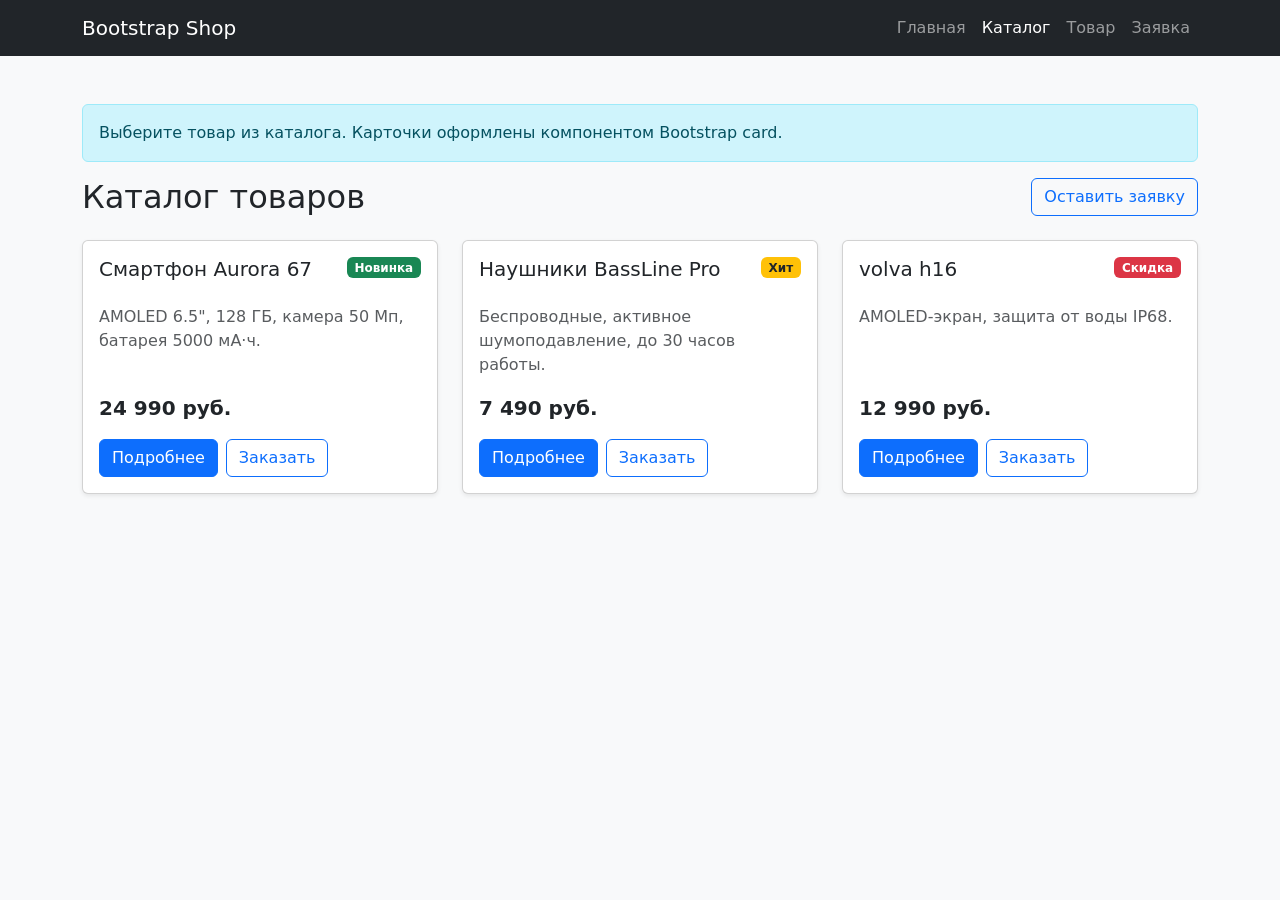
==== catalog.html @ 72e15ed2 "main выполнена 2 контрольная" ====
<!DOCTYPE html>
<html lang="ru">
<head>
  <meta charset="UTF-8">
  <meta name="viewport" content="width=device-width, initial-scale=1.0">
  <title>Каталог — Bootstrap Shop</title>
  <link href="https://cdn.jsdelivr.net/npm/bootstrap@5.3.8/dist/css/bootstrap.min.css" rel="stylesheet">
  <link rel="stylesheet" href="css/custom.css">
</head>
<body class="bg-light">
  <nav class="navbar navbar-expand-lg navbar-dark bg-dark">
    <div class="container">
      <a class="navbar-brand" href="index.html">Bootstrap Shop</a>
      <button class="navbar-toggler" type="button" data-bs-toggle="collapse" data-bs-target="#mainNavbar"
        aria-controls="mainNavbar" aria-expanded="false" aria-label="Переключить навигацию">
        <span class="navbar-toggler-icon"></span>
      </button>
      <div class="collapse navbar-collapse" id="mainNavbar">
        <ul class="navbar-nav ms-auto">
          <li class="nav-item"><a class="nav-link" href="index.html">Главная</a></li>
          <li class="nav-item"><a class="nav-link active" aria-current="page" href="catalog.html">Каталог</a></li>
          <li class="nav-item"><a class="nav-link" href="product.html">Товар</a></li>
          <li class="nav-item"><a class="nav-link" href="order.html">Заявка</a></li>
        </ul>
      </div>
    </div>
  </nav>

  <main class="container my-5">
    <div class="alert alert-info" role="alert">
      Выберите товар из каталога. Карточки оформлены компонентом Bootstrap card.
    </div>
    <div class="d-flex justify-content-between align-items-center mb-4">
      <h1 class="h2 mb-0">Каталог товаров</h1>
      <a class="btn btn-outline-primary" href="order.html">Оставить заявку</a>
    </div>
    <div class="row g-4">
      <div class="col-12 col-md-6 col-lg-4">
        <div class="card h-100 shadow-sm">
          <div class="card-body d-flex flex-column">
            <div class="d-flex justify-content-between align-items-start mb-3">
              <h2 class="card-title h5">Смартфон Aurora 67</h2>
              <span class="badge bg-success">Новинка</span>
            </div>
            <p class="card-text text-muted">AMOLED 6.5", 128 ГБ, камера 50 Мп, батарея 5000 мА·ч.</p>
            <p class="fw-bold fs-5 mt-auto">24 990 руб.</p>
            <div class="d-flex gap-2">
              <a class="btn btn-primary" href="product.html">Подробнее</a>
              <button class="btn btn-outline-primary" type="button" data-bs-toggle="modal" data-bs-target="#orderModal">Заказать</button>
            </div>
          </div>
        </div>
      </div>
      <div class="col-12 col-md-6 col-lg-4">
        <div class="card h-100 shadow-sm">
          <div class="card-body d-flex flex-column">
            <div class="d-flex justify-content-between align-items-start mb-3">
              <h2 class="card-title h5">Наушники BassLine Pro</h2>
              <span class="badge bg-warning text-dark">Хит</span>
            </div>
            <p class="card-text text-muted">Беспроводные, активное шумоподавление, до 30 часов работы.</p>
            <p class="fw-bold fs-5 mt-auto">7 490 руб.</p>
            <div class="d-flex gap-2">
              <a class="btn btn-primary" href="product.html">Подробнее</a>
              <button class="btn btn-outline-primary" type="button" data-bs-toggle="modal" data-bs-target="#orderModal">Заказать</button>
            </div>
          </div>
        </div>
      </div>
      <div class="col-12 col-md-6 col-lg-4">
        <div class="card h-100 shadow-sm">
          <div class="card-body d-flex flex-column">
            <div class="d-flex justify-content-between align-items-start mb-3">
              <h2 class="card-title h5">volva h16</h2>
              <span class="badge bg-danger">Скидка</span>
            </div>
            <p class="card-text text-muted">AMOLED-экран, защита от воды IP68.</p>
            <p class="fw-bold fs-5 mt-auto">12 990 руб.</p>
            <div class="d-flex gap-2">
              <a class="btn btn-primary" href="product.html">Подробнее</a>
              <button class="btn btn-outline-primary" type="button" data-bs-toggle="modal" data-bs-target="#orderModal">Заказать</button>
            </div>
          </div>
        </div>
      </div>
    </div>
  </main>

  <div class="modal fade" id="orderModal" tabindex="-1" aria-labelledby="orderModalLabel" aria-hidden="true">
    <div class="modal-dialog">
      <div class="modal-content">
        <div class="modal-header">
          <h2 class="modal-title h5" id="orderModalLabel">Быстрая заявка</h2>
          <button type="button" class="btn-close" data-bs-dismiss="modal" aria-label="Закрыть"></button>
        </div>
        <div class="modal-body">
          <p class="text-muted">Оставьте контактные данные, и менеджер свяжется с вами.</p>
          <form>
            <div class="mb-3">
              <label for="modal-name" class="form-label">Имя</label>
              <input id="modal-name" type="text" class="form-control" required>
            </div>
            <div class="mb-3">
              <label for="modal-phone" class="form-label">Телефон</label>
              <input id="modal-phone" type="tel" class="form-control" required>
            </div>
            <div class="form-check mb-3">
              <input id="modal-agree" class="form-check-input" type="checkbox" required>
              <label class="form-check-label" for="modal-agree">Согласен на обработку данных</label>
            </div>
          </form>
        </div>
        <div class="modal-footer">
          <button type="button" class="btn btn-secondary" data-bs-dismiss="modal">Закрыть</button>
          <button type="button" class="btn btn-primary">Отправить</button>
        </div>
      </div>
    </div>
  </div>

  <script src="https://cdn.jsdelivr.net/npm/bootstrap@5.3.8/dist/js/bootstrap.bundle.min.js"></script>
</body>
</html>
---- css/custom.css ----
body {
  min-height: 100vh;
}

.placeholder-box {
  min-height: 240px;
}
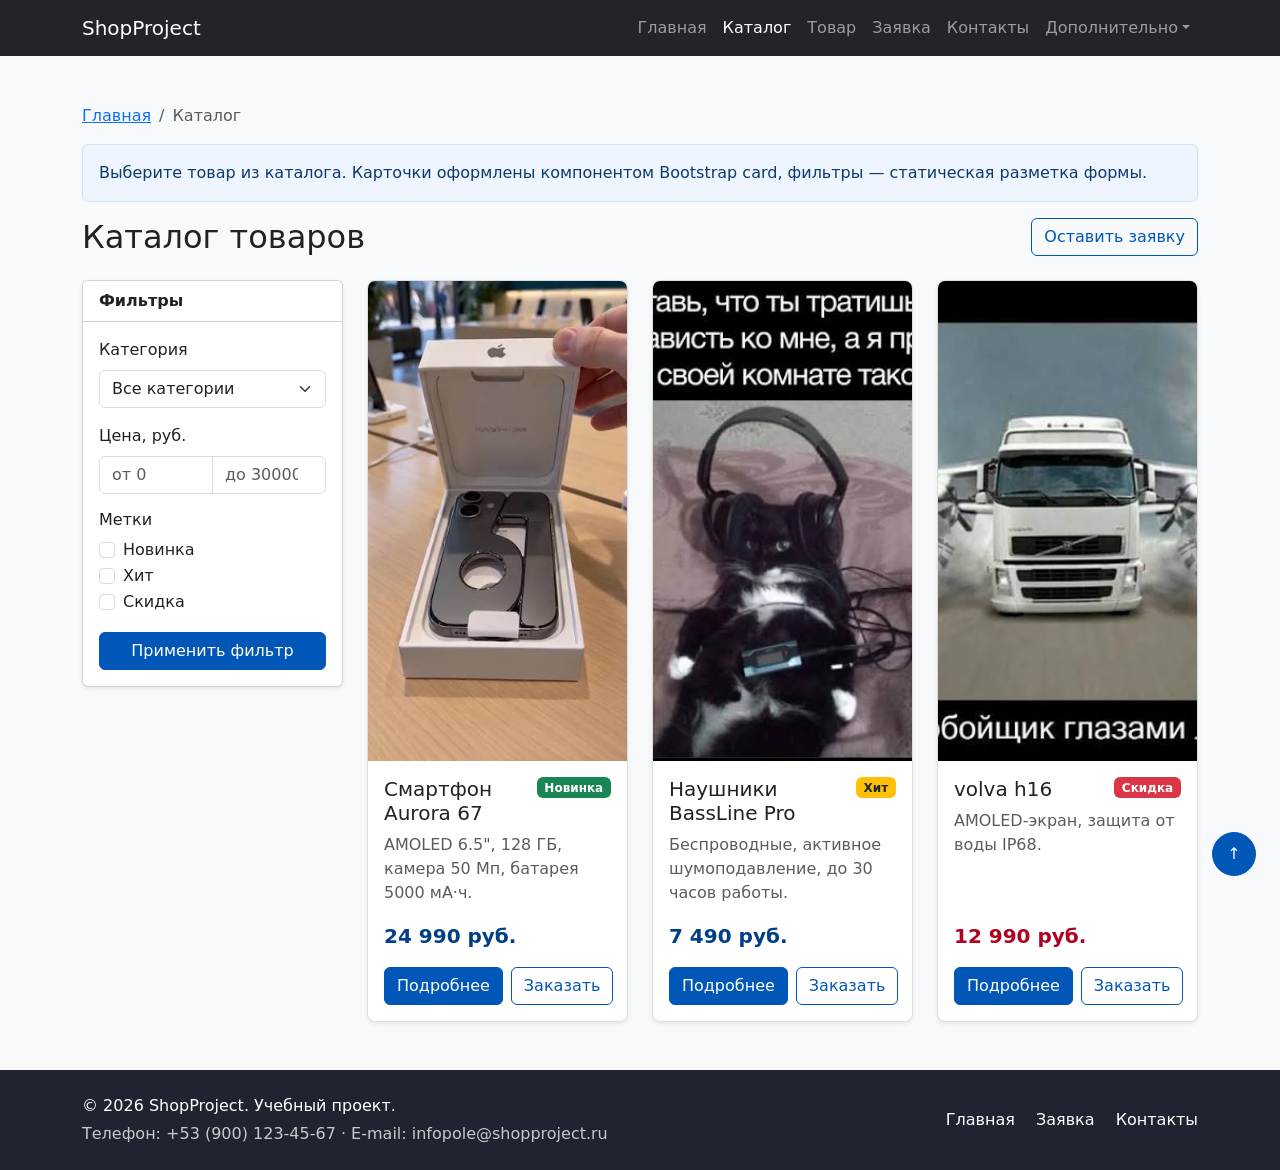
==== commit 8eb8612c: "main -небольшое возращение переработка и возращение прошлого стиля" ====
--- a/catalog.html
+++ b/catalog.html
@@ -3,14 +3,24 @@
 <head>
   <meta charset="UTF-8">
   <meta name="viewport" content="width=device-width, initial-scale=1.0">
-  <title>Каталог — Bootstrap Shop</title>
+  <meta name="description" content="Каталог товаров учебного интернет-магазина ShopProject: смартфоны, наушники и холодильники.">
+
+  <meta property="og:type" content="website">
+  <meta property="og:site_name" content="ShopProject">
+  <meta property="og:locale" content="ru_RU">
+  <meta property="og:title" content="Каталог товаров — ShopProject">
+  <meta property="og:description" content="Смартфоны, наушники и холодильники учебного интернет-магазина.">
+  <meta property="og:url" content="https://faust-hi.github.io/kr1-html-css-shop/catalog.html">
+  <meta property="og:image" content="https://faust-hi.github.io/kr1-html-css-shop/images/preview.jpg">
+
+  <title>Каталог товаров — ShopProject</title>
   <link href="https://cdn.jsdelivr.net/npm/bootstrap@5.3.8/dist/css/bootstrap.min.css" rel="stylesheet">
   <link rel="stylesheet" href="css/custom.css">
 </head>
 <body class="bg-light">
   <nav class="navbar navbar-expand-lg navbar-dark bg-dark">
     <div class="container">
-      <a class="navbar-brand" href="index.html">Bootstrap Shop</a>
+      <a class="navbar-brand" href="index.html">ShopProject</a>
       <button class="navbar-toggler" type="button" data-bs-toggle="collapse" data-bs-target="#mainNavbar"
         aria-controls="mainNavbar" aria-expanded="false" aria-label="Переключить навигацию">
         <span class="navbar-toggler-icon"></span>
@@ -21,70 +31,154 @@
           <li class="nav-item"><a class="nav-link active" aria-current="page" href="catalog.html">Каталог</a></li>
           <li class="nav-item"><a class="nav-link" href="product.html">Товар</a></li>
           <li class="nav-item"><a class="nav-link" href="order.html">Заявка</a></li>
+          <li class="nav-item"><a class="nav-link" href="contacts.html">Контакты</a></li>
+          <li class="nav-item dropdown">
+            <a class="nav-link dropdown-toggle" href="#" role="button" data-bs-toggle="dropdown" aria-expanded="false">Дополнительно</a>
+            <ul class="dropdown-menu">
+              <li><a class="dropdown-item" href="index.html#advantages">Преимущества</a></li>
+              <li><a class="dropdown-item" href="index.html#popular">Популярные товары</a></li>
+              <li><a class="dropdown-item" href="index.html#contacts">Обратная связь</a></li>
+            </ul>
+          </li>
         </ul>
       </div>
     </div>
   </nav>
 
   <main class="container my-5">
+    <nav aria-label="breadcrumb">
+      <ol class="breadcrumb">
+        <li class="breadcrumb-item"><a href="index.html">Главная</a></li>
+        <li class="breadcrumb-item active" aria-current="page">Каталог</li>
+      </ol>
+    </nav>
+
     <div class="alert alert-info" role="alert">
-      Выберите товар из каталога. Карточки оформлены компонентом Bootstrap card.
-    </div>
+      Выберите товар из каталога. Карточки оформлены компонентом Bootstrap card, фильтры — статическая разметка формы.
+    </div>
+
     <div class="d-flex justify-content-between align-items-center mb-4">
       <h1 class="h2 mb-0">Каталог товаров</h1>
       <a class="btn btn-outline-primary" href="order.html">Оставить заявку</a>
     </div>
+
     <div class="row g-4">
-      <div class="col-12 col-md-6 col-lg-4">
-        <div class="card h-100 shadow-sm">
-          <div class="card-body d-flex flex-column">
-            <div class="d-flex justify-content-between align-items-start mb-3">
-              <h2 class="card-title h5">Смартфон Aurora 67</h2>
-              <span class="badge bg-success">Новинка</span>
-            </div>
-            <p class="card-text text-muted">AMOLED 6.5", 128 ГБ, камера 50 Мп, батарея 5000 мА·ч.</p>
-            <p class="fw-bold fs-5 mt-auto">24 990 руб.</p>
-            <div class="d-flex gap-2">
-              <a class="btn btn-primary" href="product.html">Подробнее</a>
-              <button class="btn btn-outline-primary" type="button" data-bs-toggle="modal" data-bs-target="#orderModal">Заказать</button>
-            </div>
-          </div>
-        </div>
-      </div>
-      <div class="col-12 col-md-6 col-lg-4">
-        <div class="card h-100 shadow-sm">
-          <div class="card-body d-flex flex-column">
-            <div class="d-flex justify-content-between align-items-start mb-3">
-              <h2 class="card-title h5">Наушники BassLine Pro</h2>
-              <span class="badge bg-warning text-dark">Хит</span>
-            </div>
-            <p class="card-text text-muted">Беспроводные, активное шумоподавление, до 30 часов работы.</p>
-            <p class="fw-bold fs-5 mt-auto">7 490 руб.</p>
-            <div class="d-flex gap-2">
-              <a class="btn btn-primary" href="product.html">Подробнее</a>
-              <button class="btn btn-outline-primary" type="button" data-bs-toggle="modal" data-bs-target="#orderModal">Заказать</button>
-            </div>
-          </div>
-        </div>
-      </div>
-      <div class="col-12 col-md-6 col-lg-4">
-        <div class="card h-100 shadow-sm">
-          <div class="card-body d-flex flex-column">
-            <div class="d-flex justify-content-between align-items-start mb-3">
-              <h2 class="card-title h5">volva h16</h2>
-              <span class="badge bg-danger">Скидка</span>
-            </div>
-            <p class="card-text text-muted">AMOLED-экран, защита от воды IP68.</p>
-            <p class="fw-bold fs-5 mt-auto">12 990 руб.</p>
-            <div class="d-flex gap-2">
-              <a class="btn btn-primary" href="product.html">Подробнее</a>
-              <button class="btn btn-outline-primary" type="button" data-bs-toggle="modal" data-bs-target="#orderModal">Заказать</button>
-            </div>
+      <aside class="col-12 col-lg-3">
+        <div class="card shadow-sm">
+          <div class="card-header bg-white fw-bold">Фильтры</div>
+          <div class="card-body">
+            <div class="mb-3">
+              <label for="filter-category" class="form-label">Категория</label>
+              <select id="filter-category" class="form-select" name="category">
+                <option selected>Все категории</option>
+                <option value="phones">Смартфоны</option>
+                <option value="audio">Наушники</option>
+                <option value="fridges">Холодильники</option>
+              </select>
+            </div>
+            <div class="mb-3">
+              <label class="form-label" for="filter-price-from">Цена, руб.</label>
+              <div class="input-group">
+                <input id="filter-price-from" class="form-control" type="number" min="0" placeholder="от 0" name="price-from">
+                <input id="filter-price-to" class="form-control" type="number" min="0" placeholder="до 30000" name="price-to">
+              </div>
+            </div>
+            <fieldset class="mb-3">
+              <legend class="form-label h6">Метки</legend>
+              <div class="form-check">
+                <input id="filter-new" class="form-check-input" type="checkbox" name="badge-new">
+                <label class="form-check-label" for="filter-new">Новинка</label>
+              </div>
+              <div class="form-check">
+                <input id="filter-hit" class="form-check-input" type="checkbox" name="badge-hit">
+                <label class="form-check-label" for="filter-hit">Хит</label>
+              </div>
+              <div class="form-check">
+                <input id="filter-sale" class="form-check-input" type="checkbox" name="badge-sale">
+                <label class="form-check-label" for="filter-sale">Скидка</label>
+              </div>
+            </fieldset>
+            <button class="btn btn-primary w-100" type="button">Применить фильтр</button>
+          </div>
+        </div>
+      </aside>
+
+      <div class="col-12 col-lg-9">
+        <div class="row g-4">
+          <div class="col-12 col-md-6 col-xl-4">
+            <article class="card product-card h-100 shadow-sm">
+              <img src="images/aurora-67.jpg" class="card-img-top product-card__image"
+                alt="Смартфон Aurora 67 в упаковке" width="640" height="480" loading="lazy">
+              <div class="card-body d-flex flex-column">
+                <div class="d-flex justify-content-between align-items-start mb-2">
+                  <h2 class="card-title h5 mb-0">Смартфон Aurora 67</h2>
+                  <span class="badge bg-success">Новинка</span>
+                </div>
+                <p class="card-text text-muted">AMOLED 6.5", 128 ГБ, камера 50 Мп, батарея 5000 мА·ч.</p>
+                <p class="product-card__price fw-bold fs-5 mt-auto">24 990 руб.</p>
+                <div class="d-flex gap-2">
+                  <a class="btn btn-primary" href="product.html">Подробнее</a>
+                  <button class="btn btn-outline-primary" type="button" data-bs-toggle="modal" data-bs-target="#orderModal">Заказать</button>
+                </div>
+              </div>
+            </article>
+          </div>
+          <div class="col-12 col-md-6 col-xl-4">
+            <article class="card product-card h-100 shadow-sm">
+              <img src="images/BassLine-Pro.jpg" class="card-img-top product-card__image"
+                alt="Наушники BassLine Pro" width="640" height="480" loading="lazy">
+              <div class="card-body d-flex flex-column">
+                <div class="d-flex justify-content-between align-items-start mb-2">
+                  <h2 class="card-title h5 mb-0">Наушники BassLine Pro</h2>
+                  <span class="badge bg-warning text-dark">Хит</span>
+                </div>
+                <p class="card-text text-muted">Беспроводные, активное шумоподавление, до 30 часов работы.</p>
+                <p class="product-card__price fw-bold fs-5 mt-auto">7 490 руб.</p>
+                <div class="d-flex gap-2">
+                  <a class="btn btn-primary" href="product.html">Подробнее</a>
+                  <button class="btn btn-outline-primary" type="button" data-bs-toggle="modal" data-bs-target="#orderModal">Заказать</button>
+                </div>
+              </div>
+            </article>
+          </div>
+          <div class="col-12 col-md-6 col-xl-4">
+            <article class="card product-card product-card--discount h-100 shadow-sm">
+              <img src="images/volva-h16.jpg" class="card-img-top product-card__image"
+                alt="Смартфон volva h16" width="640" height="480" loading="lazy">
+              <div class="card-body d-flex flex-column">
+                <div class="d-flex justify-content-between align-items-start mb-2">
+                  <h2 class="card-title h5 mb-0">volva h16</h2>
+                  <span class="badge bg-danger">Скидка</span>
+                </div>
+                <p class="card-text text-muted">AMOLED-экран, защита от воды IP68.</p>
+                <p class="product-card__price fw-bold fs-5 mt-auto">12 990 руб.</p>
+                <div class="d-flex gap-2">
+                  <a class="btn btn-primary" href="product.html">Подробнее</a>
+                  <button class="btn btn-outline-primary" type="button" data-bs-toggle="modal" data-bs-target="#orderModal">Заказать</button>
+                </div>
+              </div>
+            </article>
           </div>
         </div>
       </div>
     </div>
   </main>
+
+  <footer class="site-footer py-4 mt-5">
+    <div class="container">
+      <div class="row align-items-center g-3">
+        <div class="col-12 col-md-6">
+          <p class="mb-1">&copy; 2026 ShopProject. Учебный проект.</p>
+          <p class="site-footer__contacts mb-0">Телефон: +53 (900) 123-45-67 · E-mail: infopole@shopproject.ru</p>
+        </div>
+        <div class="col-12 col-md-6 text-md-end">
+          <a class="me-3" href="index.html">Главная</a>
+          <a class="me-3" href="order.html">Заявка</a>
+          <a href="contacts.html">Контакты</a>
+        </div>
+      </div>
+    </div>
+  </footer>
 
   <div class="modal fade" id="orderModal" tabindex="-1" aria-labelledby="orderModalLabel" aria-hidden="true">
     <div class="modal-dialog">
@@ -98,11 +192,14 @@
           <form>
             <div class="mb-3">
               <label for="modal-name" class="form-label">Имя</label>
-              <input id="modal-name" type="text" class="form-control" required>
+              <input id="modal-name" name="name" type="text" class="form-control" required>
             </div>
             <div class="mb-3">
               <label for="modal-phone" class="form-label">Телефон</label>
-              <input id="modal-phone" type="tel" class="form-control" required>
+              <div class="input-group">
+                <span class="input-group-text">+7</span>
+                <input id="modal-phone" name="phone" type="tel" class="form-control" placeholder="900 000-00-00" required>
+              </div>
             </div>
             <div class="form-check mb-3">
               <input id="modal-agree" class="form-check-input" type="checkbox" required>
@@ -118,6 +215,8 @@
     </div>
   </div>
 
+  <a class="to-top btn btn-primary rounded-circle" href="#" aria-label="Наверх">↑</a>
+
   <script src="https://cdn.jsdelivr.net/npm/bootstrap@5.3.8/dist/js/bootstrap.bundle.min.js"></script>
 </body>
-</html>+</html>
--- a/css/custom.css
+++ b/css/custom.css
@@ -1,7 +1,187 @@
+:root {
+  --color-bg: #ffffff;
+  --color-text: #222222;
+  --color-muted: #666666;
+  --color-primary: #0057b8;
+  --color-primary-dark: #003f86;
+  --color-border: #dddddd;
+  --color-border-strong: #cccccc;
+  --color-surface: #f7f7f7;
+  --color-surface-accent: #eef5ff;
+  --color-danger: #b00020;
+  --color-success: #168a2f;
+  --color-success-bg: #eefaf0;
+  --color-white: #ffffff;
+
+  --space-xs: 4px;
+  --space-sm: 8px;
+  --space-md: 16px;
+  --space-lg: 24px;
+  --space-xl: 32px;
+
+  --radius-sm: 6px;
+  --radius-md: 8px;
+  --radius-lg: 12px;
+
+  --border-width: 1px;
+  --focus-width: 2px;
+  --focus-offset: 3px;
+  --font-size-sm: 14px;
+}
+
+:root {
+  --bs-body-color: var(--color-text);
+  --bs-body-bg: var(--color-bg);
+  --bs-link-color: var(--color-primary);
+  --bs-link-hover-color: var(--color-primary-dark);
+  --bs-border-color: var(--color-border);
+  --bs-border-radius: var(--radius-sm);
+  --bs-border-radius-sm: var(--radius-sm);
+  --bs-border-radius-lg: var(--radius-md);
+}
+
 body {
   min-height: 100vh;
+  color: var(--color-text);
+  background-color: var(--color-bg);
+}
+
+a:focus-visible,
+button:focus-visible,
+.btn:focus-visible,
+.form-control:focus-visible,
+.form-select:focus-visible,
+.form-check-input:focus-visible,
+.nav-link:focus-visible {
+  outline: var(--focus-width) solid var(--color-primary);
+  outline-offset: var(--focus-offset);
+}
+
+/* Цвета кнопок*/
+.btn-primary {
+  --bs-btn-bg: var(--color-primary);
+  --bs-btn-border-color: var(--color-primary);
+  --bs-btn-hover-bg: var(--color-primary-dark);
+  --bs-btn-hover-border-color: var(--color-primary-dark);
+  --bs-btn-active-bg: var(--color-primary-dark);
+  --bs-btn-active-border-color: var(--color-primary-dark);
+  --bs-btn-disabled-bg: var(--color-primary);
+  --bs-btn-disabled-border-color: var(--color-primary);
+}
+
+.btn-outline-primary {
+  --bs-btn-color: var(--color-primary);
+  --bs-btn-border-color: var(--color-primary);
+  --bs-btn-hover-bg: var(--color-primary);
+  --bs-btn-hover-border-color: var(--color-primary);
+  --bs-btn-active-bg: var(--color-primary-dark);
+  --bs-btn-active-border-color: var(--color-primary-dark);
+  --bs-btn-disabled-color: var(--color-primary);
+  --bs-btn-disabled-border-color: var(--color-primary);
+}
+
+.bg-primary {
+  background-color: var(--color-primary) !important;
+}
+
+.text-primary {
+  color: var(--color-primary) !important;
+}
+
+.alert-info {
+  --bs-alert-color: #0b3a6f;
+  --bs-alert-bg: var(--color-surface-accent);
+  --bs-alert-border-color: #cfe1f8;
+}
+
+.site-header {
+  background-color: var(--color-primary);
+  color: var(--color-white);
+}
+
+.site-header__title {
+  font-size: 1.5rem;
+  font-weight: 700;
+}
+
+.site-footer {
+  background-color: #1f2430;
+  color: var(--color-white);
+}
+
+.site-footer a {
+  color: var(--color-white);
+  text-decoration: none;
+}
+
+.site-footer a:hover,
+.site-footer a:focus-visible {
+  text-decoration: underline;
+}
+
+.site-footer__contacts {
+  color: rgba(255, 255, 255, 0.75);
+}
+
+.product-card {
+  border: var(--border-width) solid var(--color-border);
+  border-radius: var(--radius-md);
+  overflow: hidden;
+  transition: box-shadow 0.2s ease, transform 0.2s ease;
+}
+
+.product-card:hover {
+  transform: translateY(-4px);
+  box-shadow: 0 0.5rem 1.5rem rgba(0, 0, 0, 0.12);
+}
+
+.product-card__image {
+  width: 100%;
+  aspect-ratio: 4 / 3;
+  object-fit: cover;
+  background-color: var(--color-surface);
+}
+
+.product-card__price {
+  color: var(--color-primary-dark);
+}
+
+.product-card--discount .product-card__price {
+  color: var(--color-danger);
 }
 
 .placeholder-box {
   min-height: 240px;
-}+}
+
+.to-top {
+  position: fixed;
+  right: var(--space-lg);
+  bottom: var(--space-lg);
+  z-index: 1030;
+  display: flex;
+  align-items: center;
+  justify-content: center;
+  width: 44px;
+  height: 44px;
+  padding: 0;
+  line-height: 1;
+}
+
+.product-table caption {
+  caption-side: top;
+  color: var(--color-muted);
+  font-weight: 700;
+}
+
+.product-table thead th {
+  background-color: var(--color-surface-accent);
+}
+
+.contacts-card__label {
+  color: var(--color-muted);
+}
+
+.contacts-card__list {
+  margin-bottom: 0;
+}
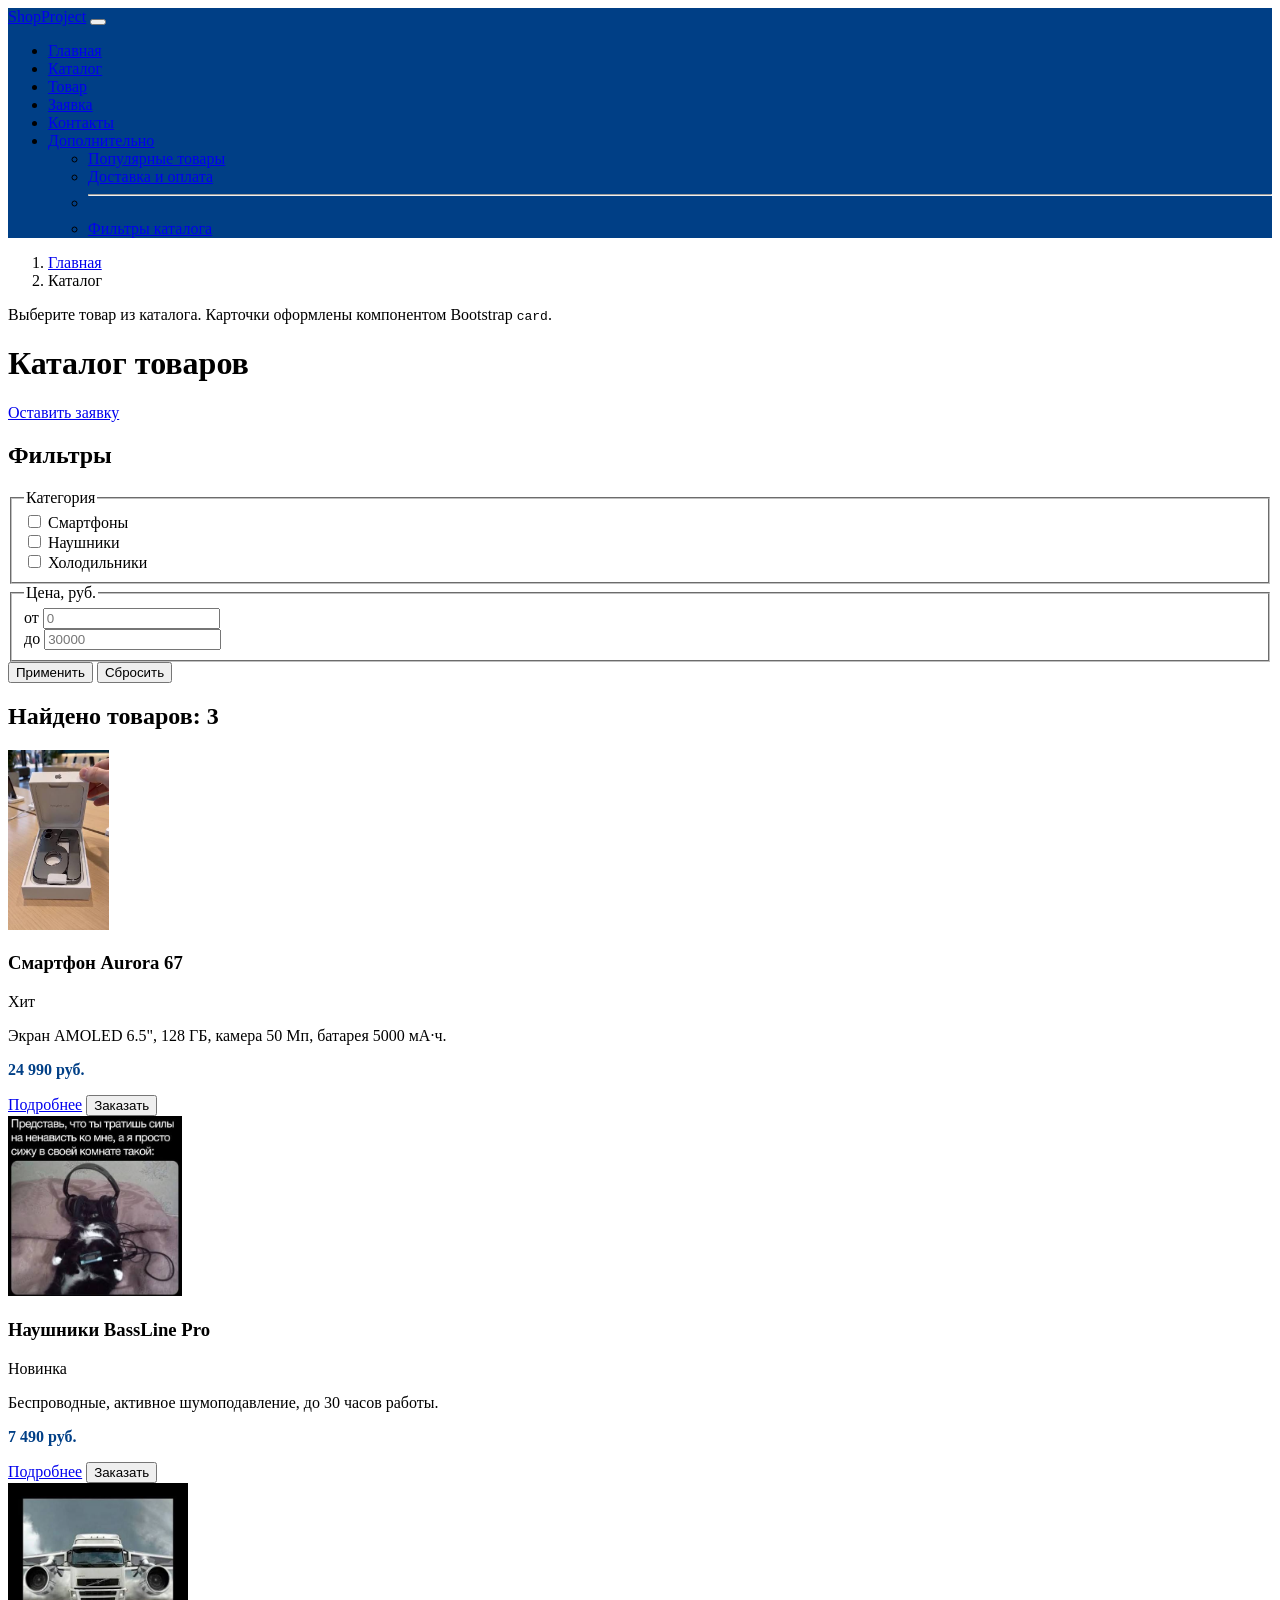
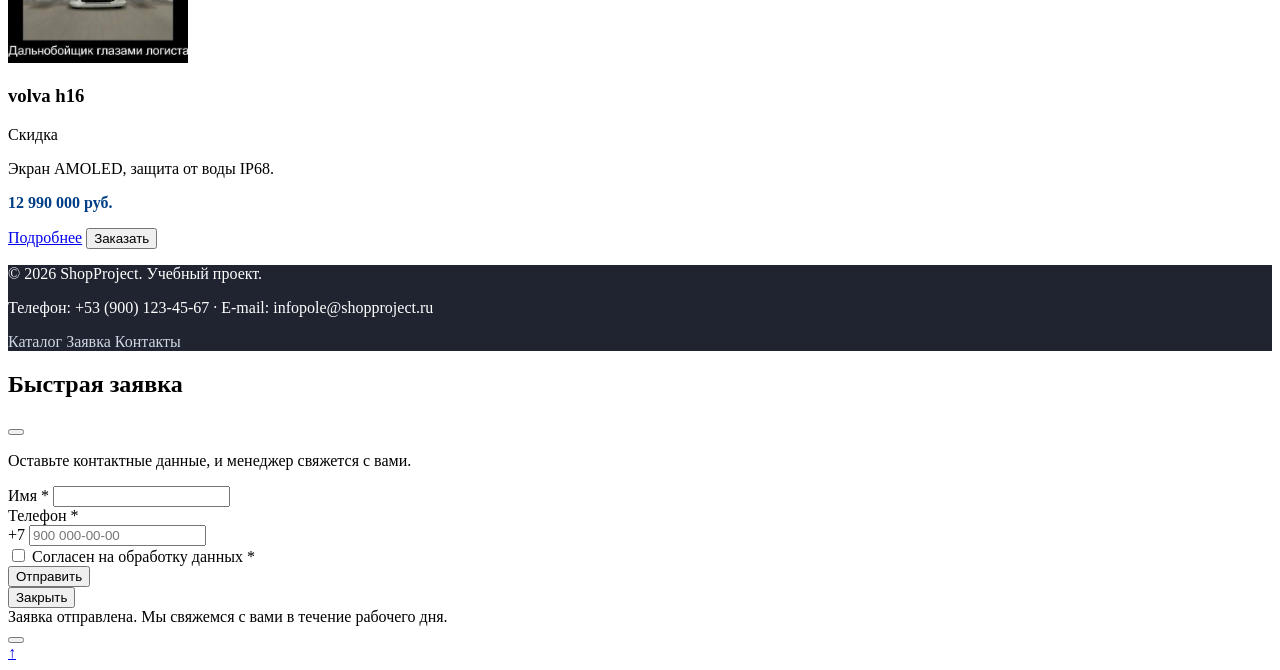
==== commit 656a75d1: "main" ====
--- a/catalog.html
+++ b/catalog.html
@@ -3,41 +3,48 @@
 <head>
   <meta charset="UTF-8">
   <meta name="viewport" content="width=device-width, initial-scale=1.0">
-  <meta name="description" content="Каталог товаров учебного интернет-магазина ShopProject: смартфоны, наушники и холодильники.">
+  <meta name="description" content="Каталог товаров ShopProject на Bootstrap: смартфоны, наушники и холодильники с фильтрами по категории и цене.">
 
   <meta property="og:type" content="website">
   <meta property="og:site_name" content="ShopProject">
   <meta property="og:locale" content="ru_RU">
   <meta property="og:title" content="Каталог товаров — ShopProject">
-  <meta property="og:description" content="Смартфоны, наушники и холодильники учебного интернет-магазина.">
-  <meta property="og:url" content="https://faust-hi.github.io/kr1-html-css-shop/catalog.html">
-  <meta property="og:image" content="https://faust-hi.github.io/kr1-html-css-shop/images/preview.jpg">
-
-  <title>Каталог товаров — ShopProject</title>
-  <link href="https://cdn.jsdelivr.net/npm/bootstrap@5.3.8/dist/css/bootstrap.min.css" rel="stylesheet">
+  <meta property="og:description" content="Смартфоны, наушники и холодильники с фильтрами по категории и цене.">
+  <meta property="og:url" content="https://Faust-hi.github.io/kr1-html-css-shop/catalog.html">
+  <meta property="og:image" content="https://Faust-hi.github.io/kr1-html-css-shop/images/preview.jpg">
+
+  <title>Каталог товаров — ShopProject на Bootstrap</title>
+
+  <link rel="stylesheet" href="vendor/bootstrap/css/bootstrap.min.css">
   <link rel="stylesheet" href="css/custom.css">
 </head>
+
 <body class="bg-light">
-  <nav class="navbar navbar-expand-lg navbar-dark bg-dark">
-    <div class="container">
-      <a class="navbar-brand" href="index.html">ShopProject</a>
-      <button class="navbar-toggler" type="button" data-bs-toggle="collapse" data-bs-target="#mainNavbar"
-        aria-controls="mainNavbar" aria-expanded="false" aria-label="Переключить навигацию">
+  <nav class="navbar navbar-expand-lg navbar-dark site-navbar sticky-top">
+    <div class="container-fluid px-4">
+      <a class="navbar-brand fw-bold" href="index.html">ShopProject</a>
+      <button class="navbar-toggler" type="button" data-bs-toggle="collapse"
+              data-bs-target="#mainNavbar" aria-controls="mainNavbar"
+              aria-expanded="false" aria-label="Переключить навигацию">
         <span class="navbar-toggler-icon"></span>
       </button>
       <div class="collapse navbar-collapse" id="mainNavbar">
         <ul class="navbar-nav ms-auto">
           <li class="nav-item"><a class="nav-link" href="index.html">Главная</a></li>
-          <li class="nav-item"><a class="nav-link active" aria-current="page" href="catalog.html">Каталог</a></li>
+          <li class="nav-item">
+            <a class="nav-link active" aria-current="page" href="catalog.html">Каталог</a>
+          </li>
           <li class="nav-item"><a class="nav-link" href="product.html">Товар</a></li>
           <li class="nav-item"><a class="nav-link" href="order.html">Заявка</a></li>
           <li class="nav-item"><a class="nav-link" href="contacts.html">Контакты</a></li>
           <li class="nav-item dropdown">
-            <a class="nav-link dropdown-toggle" href="#" role="button" data-bs-toggle="dropdown" aria-expanded="false">Дополнительно</a>
-            <ul class="dropdown-menu">
-              <li><a class="dropdown-item" href="index.html#advantages">Преимущества</a></li>
+            <a class="nav-link dropdown-toggle" href="#" role="button"
+               data-bs-toggle="dropdown" aria-expanded="false">Дополнительно</a>
+            <ul class="dropdown-menu dropdown-menu-end">
               <li><a class="dropdown-item" href="index.html#popular">Популярные товары</a></li>
-              <li><a class="dropdown-item" href="index.html#contacts">Обратная связь</a></li>
+              <li><a class="dropdown-item" href="index.html#delivery">Доставка и оплата</a></li>
+              <li><hr class="dropdown-divider"></li>
+              <li><a class="dropdown-item" href="catalog.html#filters">Фильтры каталога</a></li>
             </ul>
           </li>
         </ul>
@@ -54,113 +61,136 @@
     </nav>
 
     <div class="alert alert-info" role="alert">
-      Выберите товар из каталога. Карточки оформлены компонентом Bootstrap card, фильтры — статическая разметка формы.
-    </div>
-
-    <div class="d-flex justify-content-between align-items-center mb-4">
+      Выберите товар из каталога. Карточки оформлены компонентом Bootstrap <code>card</code>.
+    </div>
+
+    <div class="d-flex flex-wrap justify-content-between align-items-center gap-3 mb-4">
       <h1 class="h2 mb-0">Каталог товаров</h1>
       <a class="btn btn-outline-primary" href="order.html">Оставить заявку</a>
     </div>
 
     <div class="row g-4">
-      <aside class="col-12 col-lg-3">
-        <div class="card shadow-sm">
-          <div class="card-header bg-white fw-bold">Фильтры</div>
+      <aside class="col-12 col-lg-3" id="filters">
+        <!-- ================= Фильтры ================= -->
+
+        <div class="card shadow-sm sticky-lg-top filters-sticky">
           <div class="card-body">
-            <div class="mb-3">
-              <label for="filter-category" class="form-label">Категория</label>
-              <select id="filter-category" class="form-select" name="category">
-                <option selected>Все категории</option>
-                <option value="phones">Смартфоны</option>
-                <option value="audio">Наушники</option>
-                <option value="fridges">Холодильники</option>
-              </select>
-            </div>
-            <div class="mb-3">
-              <label class="form-label" for="filter-price-from">Цена, руб.</label>
-              <div class="input-group">
-                <input id="filter-price-from" class="form-control" type="number" min="0" placeholder="от 0" name="price-from">
-                <input id="filter-price-to" class="form-control" type="number" min="0" placeholder="до 30000" name="price-to">
-              </div>
-            </div>
-            <fieldset class="mb-3">
-              <legend class="form-label h6">Метки</legend>
-              <div class="form-check">
-                <input id="filter-new" class="form-check-input" type="checkbox" name="badge-new">
-                <label class="form-check-label" for="filter-new">Новинка</label>
-              </div>
-              <div class="form-check">
-                <input id="filter-hit" class="form-check-input" type="checkbox" name="badge-hit">
-                <label class="form-check-label" for="filter-hit">Хит</label>
-              </div>
-              <div class="form-check">
-                <input id="filter-sale" class="form-check-input" type="checkbox" name="badge-sale">
-                <label class="form-check-label" for="filter-sale">Скидка</label>
-              </div>
-            </fieldset>
-            <button class="btn btn-primary w-100" type="button">Применить фильтр</button>
+            <h2 class="h5 card-title">Фильтры</h2>
+            <form action="#" method="get">
+              <fieldset class="mb-3">
+                <legend class="fs-6 fw-bold">Категория</legend>
+                <div class="form-check">
+                  <input id="cat-phones" class="form-check-input" type="checkbox"
+                         name="category" value="smartphones">
+                  <label class="form-check-label" for="cat-phones">Смартфоны</label>
+                </div>
+                <div class="form-check">
+                  <input id="cat-headphones" class="form-check-input" type="checkbox"
+                         name="category" value="headphones">
+                  <label class="form-check-label" for="cat-headphones">Наушники</label>
+                </div>
+                <div class="form-check">
+                  <input id="cat-fridges" class="form-check-input" type="checkbox"
+                         name="category" value="fridges">
+                  <label class="form-check-label" for="cat-fridges">Холодильники</label>
+                </div>
+              </fieldset>
+
+              <fieldset class="mb-3">
+                <legend class="fs-6 fw-bold">Цена, руб.</legend>
+                <div class="input-group input-group-sm mb-2">
+                  <span class="input-group-text">от</span>
+                  <input id="price-from" class="form-control" type="number" min="0"
+                         placeholder="0" name="price-from" aria-label="Цена от">
+                </div>
+                <div class="input-group input-group-sm">
+                  <span class="input-group-text">до</span>
+                  <input id="price-to" class="form-control" type="number" min="0"
+                         placeholder="30000" name="price-to" aria-label="Цена до">
+                </div>
+              </fieldset>
+
+              <div class="d-grid gap-2">
+                <button class="btn btn-primary" type="submit">Применить</button>
+                <button class="btn btn-outline-secondary btn-sm" type="reset">Сбросить</button>
+              </div>
+            </form>
           </div>
         </div>
       </aside>
 
-      <div class="col-12 col-lg-9">
-        <div class="row g-4">
-          <div class="col-12 col-md-6 col-xl-4">
-            <article class="card product-card h-100 shadow-sm">
-              <img src="images/aurora-67.jpg" class="card-img-top product-card__image"
-                alt="Смартфон Aurora 67 в упаковке" width="640" height="480" loading="lazy">
+      <section class="col-12 col-lg-9">
+        <!-- ================= Товары ================= -->
+
+        <h2 class="h5 mb-3">Найдено товаров: 3</h2>
+        <div class="row row-cols-1 row-cols-md-2 row-cols-xl-3 g-4">
+          <div class="col">
+            <div class="card h-100 shadow-sm">
+              <img src="images/aurora-67.jpg" class="card-img-top"
+                   alt="Смартфон Aurora 67 в упаковке" loading="lazy">
               <div class="card-body d-flex flex-column">
                 <div class="d-flex justify-content-between align-items-start mb-2">
-                  <h2 class="card-title h5 mb-0">Смартфон Aurora 67</h2>
-                  <span class="badge bg-success">Новинка</span>
-                </div>
-                <p class="card-text text-muted">AMOLED 6.5", 128 ГБ, камера 50 Мп, батарея 5000 мА·ч.</p>
-                <p class="product-card__price fw-bold fs-5 mt-auto">24 990 руб.</p>
+                  <h3 class="card-title h5 mb-0">Смартфон Aurora 67</h3>
+                  <span class="badge bg-success">Хит</span>
+                </div>
+                <p class="card-text text-muted">
+                  Экран AMOLED 6.5", 128 ГБ, камера 50 Мп, батарея 5000 мА·ч.
+                </p>
+                <p class="product-price fs-5 mt-auto mb-3">24 990 руб.</p>
                 <div class="d-flex gap-2">
                   <a class="btn btn-primary" href="product.html">Подробнее</a>
-                  <button class="btn btn-outline-primary" type="button" data-bs-toggle="modal" data-bs-target="#orderModal">Заказать</button>
-                </div>
-              </div>
-            </article>
-          </div>
-          <div class="col-12 col-md-6 col-xl-4">
-            <article class="card product-card h-100 shadow-sm">
-              <img src="images/BassLine-Pro.jpg" class="card-img-top product-card__image"
-                alt="Наушники BassLine Pro" width="640" height="480" loading="lazy">
+                  <button class="btn btn-outline-primary" type="button"
+                          data-bs-toggle="modal" data-bs-target="#orderModal">Заказать</button>
+                </div>
+              </div>
+            </div>
+          </div>
+
+          <div class="col">
+            <div class="card h-100 shadow-sm">
+              <img src="images/BassLine-Pro.jpg" class="card-img-top"
+                   alt="Наушники BassLine Pro" loading="lazy">
               <div class="card-body d-flex flex-column">
                 <div class="d-flex justify-content-between align-items-start mb-2">
-                  <h2 class="card-title h5 mb-0">Наушники BassLine Pro</h2>
-                  <span class="badge bg-warning text-dark">Хит</span>
-                </div>
-                <p class="card-text text-muted">Беспроводные, активное шумоподавление, до 30 часов работы.</p>
-                <p class="product-card__price fw-bold fs-5 mt-auto">7 490 руб.</p>
+                  <h3 class="card-title h5 mb-0">Наушники BassLine Pro</h3>
+                  <span class="badge bg-warning text-dark">Новинка</span>
+                </div>
+                <p class="card-text text-muted">
+                  Беспроводные, активное шумоподавление, до 30 часов работы.
+                </p>
+                <p class="product-price fs-5 mt-auto mb-3">7 490 руб.</p>
                 <div class="d-flex gap-2">
                   <a class="btn btn-primary" href="product.html">Подробнее</a>
-                  <button class="btn btn-outline-primary" type="button" data-bs-toggle="modal" data-bs-target="#orderModal">Заказать</button>
-                </div>
-              </div>
-            </article>
-          </div>
-          <div class="col-12 col-md-6 col-xl-4">
-            <article class="card product-card product-card--discount h-100 shadow-sm">
-              <img src="images/volva-h16.jpg" class="card-img-top product-card__image"
-                alt="Смартфон volva h16" width="640" height="480" loading="lazy">
+                  <button class="btn btn-outline-primary" type="button"
+                          data-bs-toggle="modal" data-bs-target="#orderModal">Заказать</button>
+                </div>
+              </div>
+            </div>
+          </div>
+
+          <div class="col">
+            <div class="card h-100 shadow-sm">
+              <img src="images/volva-h16.jpg" class="card-img-top"
+                   alt="Смартфон volva h16" loading="lazy">
               <div class="card-body d-flex flex-column">
                 <div class="d-flex justify-content-between align-items-start mb-2">
-                  <h2 class="card-title h5 mb-0">volva h16</h2>
+                  <h3 class="card-title h5 mb-0">volva h16</h3>
                   <span class="badge bg-danger">Скидка</span>
                 </div>
-                <p class="card-text text-muted">AMOLED-экран, защита от воды IP68.</p>
-                <p class="product-card__price fw-bold fs-5 mt-auto">12 990 руб.</p>
+                <p class="card-text text-muted">
+                  Экран AMOLED, защита от воды IP68.
+                </p>
+                <p class="product-price fs-5 mt-auto mb-3">12 990 000 руб.</p>
                 <div class="d-flex gap-2">
                   <a class="btn btn-primary" href="product.html">Подробнее</a>
-                  <button class="btn btn-outline-primary" type="button" data-bs-toggle="modal" data-bs-target="#orderModal">Заказать</button>
-                </div>
-              </div>
-            </article>
-          </div>
-        </div>
-      </div>
+                  <button class="btn btn-outline-primary" type="button"
+                          data-bs-toggle="modal" data-bs-target="#orderModal">Заказать</button>
+                </div>
+              </div>
+            </div>
+          </div>
+        </div>
+      </section>
     </div>
   </main>
 
@@ -168,11 +198,11 @@
     <div class="container">
       <div class="row align-items-center g-3">
         <div class="col-12 col-md-6">
-          <p class="mb-1">&copy; 2026 ShopProject. Учебный проект.</p>
-          <p class="site-footer__contacts mb-0">Телефон: +53 (900) 123-45-67 · E-mail: infopole@shopproject.ru</p>
+          <p class="mb-0">&copy; 2026 ShopProject. Учебный проект.</p>
+          <p class="mb-0 small">Телефон: +53 (900) 123-45-67 · E-mail: infopole@shopproject.ru</p>
         </div>
         <div class="col-12 col-md-6 text-md-end">
-          <a class="me-3" href="index.html">Главная</a>
+          <a class="me-3" href="catalog.html">Каталог</a>
           <a class="me-3" href="order.html">Заявка</a>
           <a href="contacts.html">Контакты</a>
         </div>
@@ -180,8 +210,11 @@
     </div>
   </footer>
 
-  <div class="modal fade" id="orderModal" tabindex="-1" aria-labelledby="orderModalLabel" aria-hidden="true">
-    <div class="modal-dialog">
+  <!-- ================= Модальное окно быстрой заявки ================= -->
+
+  <div class="modal fade" id="orderModal" tabindex="-1"
+       aria-labelledby="orderModalLabel" aria-hidden="true">
+    <div class="modal-dialog modal-dialog-centered">
       <div class="modal-content">
         <div class="modal-header">
           <h2 class="modal-title h5" id="orderModalLabel">Быстрая заявка</h2>
@@ -189,34 +222,48 @@
         </div>
         <div class="modal-body">
           <p class="text-muted">Оставьте контактные данные, и менеджер свяжется с вами.</p>
-          <form>
+          <form data-toast-form>
             <div class="mb-3">
-              <label for="modal-name" class="form-label">Имя</label>
+              <label for="modal-name" class="form-label">Имя *</label>
               <input id="modal-name" name="name" type="text" class="form-control" required>
             </div>
             <div class="mb-3">
-              <label for="modal-phone" class="form-label">Телефон</label>
+              <label for="modal-phone" class="form-label">Телефон *</label>
               <div class="input-group">
                 <span class="input-group-text">+7</span>
-                <input id="modal-phone" name="phone" type="tel" class="form-control" placeholder="900 000-00-00" required>
+                <input id="modal-phone" name="phone" type="tel" class="form-control"
+                       placeholder="900 000-00-00" required>
               </div>
             </div>
             <div class="form-check mb-3">
-              <input id="modal-agree" class="form-check-input" type="checkbox" required>
-              <label class="form-check-label" for="modal-agree">Согласен на обработку данных</label>
-            </div>
+              <input id="modal-agree" name="agreement" class="form-check-input" type="checkbox" required>
+              <label class="form-check-label" for="modal-agree">Согласен на обработку данных *</label>
+            </div>
+            <button class="btn btn-primary w-100" type="submit">Отправить</button>
           </form>
         </div>
         <div class="modal-footer">
-          <button type="button" class="btn btn-secondary" data-bs-dismiss="modal">Закрыть</button>
-          <button type="button" class="btn btn-primary">Отправить</button>
+          <button type="button" class="btn btn-outline-secondary" data-bs-dismiss="modal">Закрыть</button>
         </div>
       </div>
     </div>
   </div>
 
-  <a class="to-top btn btn-primary rounded-circle" href="#" aria-label="Наверх">↑</a>
-
-  <script src="https://cdn.jsdelivr.net/npm/bootstrap@5.3.8/dist/js/bootstrap.bundle.min.js"></script>
+  <div class="toast-container position-fixed bottom-0 start-0 p-3">
+    <div id="formToast" class="toast align-items-center text-bg-success border-0" role="alert"
+         aria-live="assertive" aria-atomic="true">
+      <div class="d-flex">
+        <div class="toast-body">Заявка отправлена. Мы свяжемся с вами в течение рабочего дня.</div>
+        <button type="button" class="btn-close btn-close-white me-2 m-auto"
+                data-bs-dismiss="toast" aria-label="Закрыть"></button>
+      </div>
+    </div>
+  </div>
+
+  <a href="#" class="btn btn-primary rounded-circle position-fixed bottom-0 end-0 m-4"
+     aria-label="Наверх">↑</a>
+
+  <script src="vendor/bootstrap/js/bootstrap.bundle.min.js"></script>
+  <script src="js/app.js"></script>
 </body>
 </html>
--- a/css/custom.css
+++ b/css/custom.css
@@ -1,63 +1,17 @@
 :root {
-  --color-bg: #ffffff;
-  --color-text: #222222;
-  --color-muted: #666666;
   --color-primary: #0057b8;
   --color-primary-dark: #003f86;
-  --color-border: #dddddd;
-  --color-border-strong: #cccccc;
   --color-surface: #f7f7f7;
   --color-surface-accent: #eef5ff;
   --color-danger: #b00020;
   --color-success: #168a2f;
   --color-success-bg: #eefaf0;
-  --color-white: #ffffff;
-
-  --space-xs: 4px;
-  --space-sm: 8px;
-  --space-md: 16px;
-  --space-lg: 24px;
-  --space-xl: 32px;
-
-  --radius-sm: 6px;
-  --radius-md: 8px;
-  --radius-lg: 12px;
-
-  --border-width: 1px;
-  --focus-width: 2px;
-  --focus-offset: 3px;
-  --font-size-sm: 14px;
-}
-
-:root {
-  --bs-body-color: var(--color-text);
-  --bs-body-bg: var(--color-bg);
-  --bs-link-color: var(--color-primary);
-  --bs-link-hover-color: var(--color-primary-dark);
-  --bs-border-color: var(--color-border);
-  --bs-border-radius: var(--radius-sm);
-  --bs-border-radius-sm: var(--radius-sm);
-  --bs-border-radius-lg: var(--radius-md);
 }
 
 body {
   min-height: 100vh;
-  color: var(--color-text);
-  background-color: var(--color-bg);
 }
 
-a:focus-visible,
-button:focus-visible,
-.btn:focus-visible,
-.form-control:focus-visible,
-.form-select:focus-visible,
-.form-check-input:focus-visible,
-.nav-link:focus-visible {
-  outline: var(--focus-width) solid var(--color-primary);
-  outline-offset: var(--focus-offset);
-}
-
-/* Цвета кнопок*/
 .btn-primary {
   --bs-btn-bg: var(--color-primary);
   --bs-btn-border-color: var(--color-primary);
@@ -65,8 +19,6 @@
   --bs-btn-hover-border-color: var(--color-primary-dark);
   --bs-btn-active-bg: var(--color-primary-dark);
   --bs-btn-active-border-color: var(--color-primary-dark);
-  --bs-btn-disabled-bg: var(--color-primary);
-  --bs-btn-disabled-border-color: var(--color-primary);
 }
 
 .btn-outline-primary {
@@ -76,112 +28,64 @@
   --bs-btn-hover-border-color: var(--color-primary);
   --bs-btn-active-bg: var(--color-primary-dark);
   --bs-btn-active-border-color: var(--color-primary-dark);
-  --bs-btn-disabled-color: var(--color-primary);
-  --bs-btn-disabled-border-color: var(--color-primary);
 }
 
-.bg-primary {
-  background-color: var(--color-primary) !important;
-}
-
-.text-primary {
-  color: var(--color-primary) !important;
-}
-
-.alert-info {
-  --bs-alert-color: #0b3a6f;
-  --bs-alert-bg: var(--color-surface-accent);
-  --bs-alert-border-color: #cfe1f8;
-}
-
-.site-header {
-  background-color: var(--color-primary);
-  color: var(--color-white);
-}
-
-.site-header__title {
-  font-size: 1.5rem;
-  font-weight: 700;
-}
-
-.site-footer {
-  background-color: #1f2430;
-  color: var(--color-white);
-}
-
-.site-footer a {
-  color: var(--color-white);
-  text-decoration: none;
-}
-
-.site-footer a:hover,
-.site-footer a:focus-visible {
-  text-decoration: underline;
-}
-
-.site-footer__contacts {
-  color: rgba(255, 255, 255, 0.75);
-}
-
-.product-card {
-  border: var(--border-width) solid var(--color-border);
-  border-radius: var(--radius-md);
-  overflow: hidden;
-  transition: box-shadow 0.2s ease, transform 0.2s ease;
-}
-
-.product-card:hover {
-  transform: translateY(-4px);
-  box-shadow: 0 0.5rem 1.5rem rgba(0, 0, 0, 0.12);
-}
-
-.product-card__image {
-  width: 100%;
-  aspect-ratio: 4 / 3;
-  object-fit: cover;
-  background-color: var(--color-surface);
-}
-
-.product-card__price {
-  color: var(--color-primary-dark);
-}
-
-.product-card--discount .product-card__price {
-  color: var(--color-danger);
+:focus-visible {
+  outline: 2px solid var(--color-primary);
+  outline-offset: 2px;
 }
 
 .placeholder-box {
   min-height: 240px;
 }
 
-.to-top {
-  position: fixed;
-  right: var(--space-lg);
-  bottom: var(--space-lg);
-  z-index: 1030;
-  display: flex;
-  align-items: center;
-  justify-content: center;
-  width: 44px;
-  height: 44px;
-  padding: 0;
-  line-height: 1;
+.placeholder-image {
+  min-height: 320px;
 }
 
-.product-table caption {
-  caption-side: top;
-  color: var(--color-muted);
-  font-weight: 700;
+.card-img-top {
+  height: 180px;
+  object-fit: cover;
 }
 
-.product-table thead th {
-  background-color: var(--color-surface-accent);
+.carousel-img {
+  height: 320px;
+  object-fit: cover;
 }
 
-.contacts-card__label {
-  color: var(--color-muted);
+.product-image {
+  height: 360px;
+  object-fit: cover;
 }
 
-.contacts-card__list {
-  margin-bottom: 0;
+.product-price {
+  font-weight: 700;
+  color: var(--color-primary-dark);
 }
+
+.bg-soft {
+  background-color: var(--color-surface);
+}
+
+.site-navbar {
+  background-color: var(--color-primary-dark);
+}
+
+.site-footer {
+  background-color: #1f2430;
+  color: #ffffff;
+}
+
+.site-footer a {
+  color: #cfd6e4;
+  text-decoration: none;
+}
+
+.site-footer a:hover {
+  color: #ffffff;
+  text-decoration: underline;
+}
+
+.filters-sticky {
+  top: 5rem;
+}
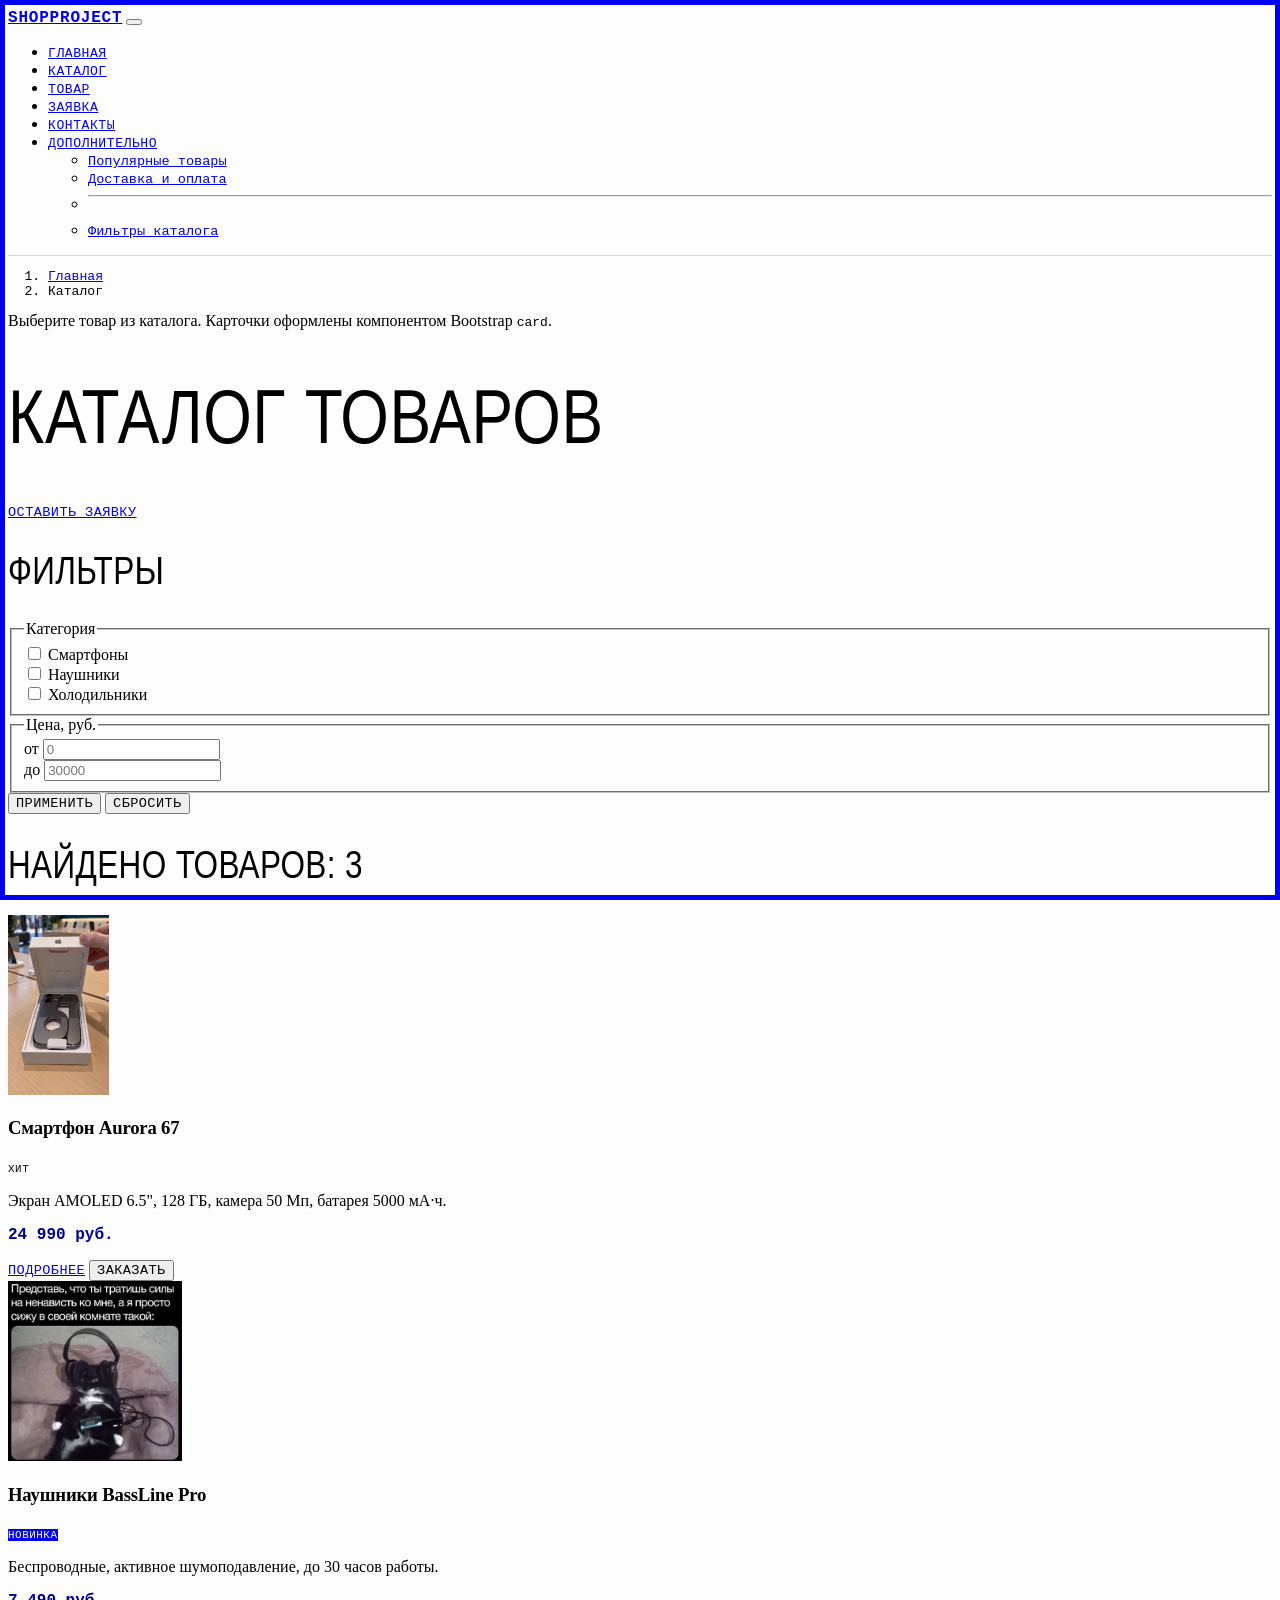
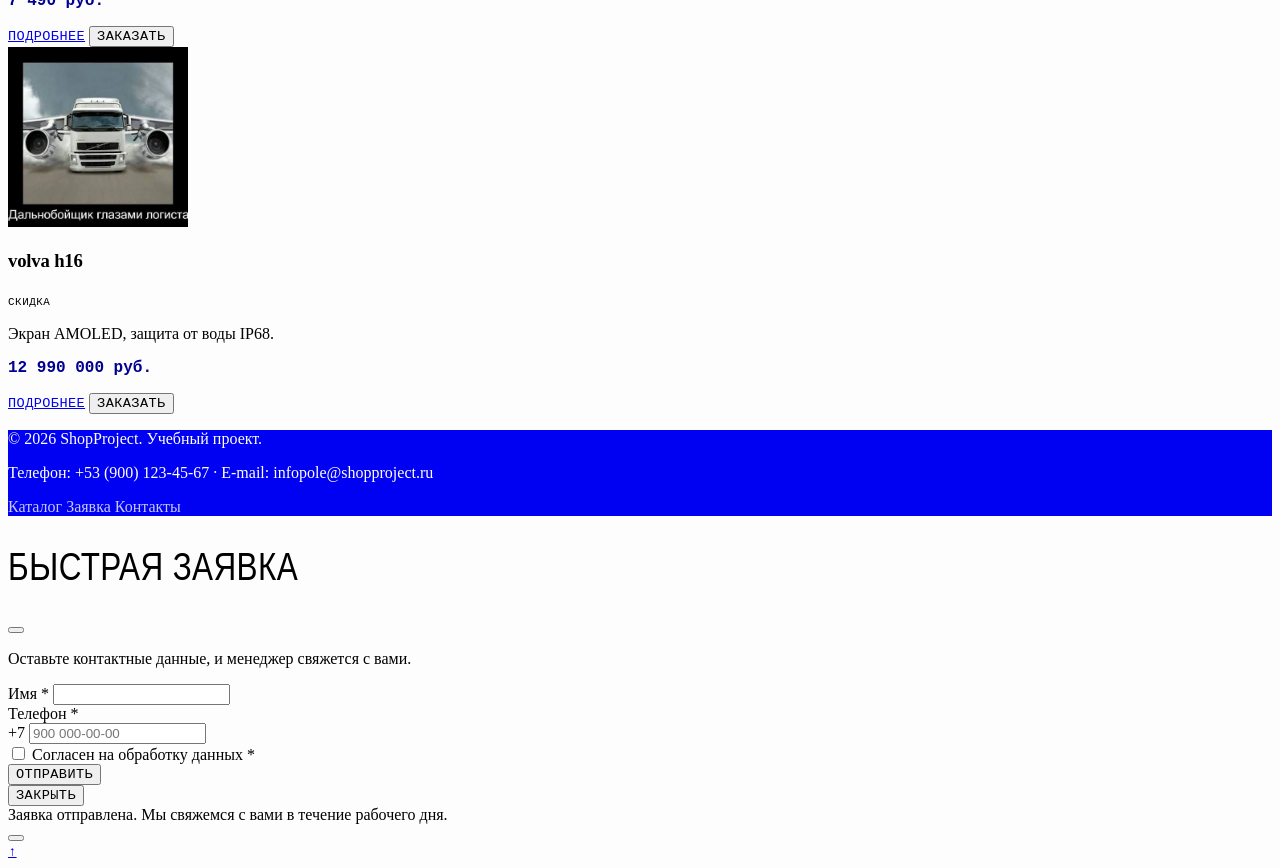
==== commit e5ca958f: "main настройка дизайна" ====
--- a/catalog.html
+++ b/catalog.html
@@ -20,7 +20,7 @@
 </head>
 
 <body class="bg-light">
-  <nav class="navbar navbar-expand-lg navbar-dark site-navbar sticky-top">
+  <nav class="navbar navbar-expand-lg navbar-light site-navbar sticky-top">
     <div class="container-fluid px-4">
       <a class="navbar-brand fw-bold" href="index.html">ShopProject</a>
       <button class="navbar-toggler" type="button" data-bs-toggle="collapse"
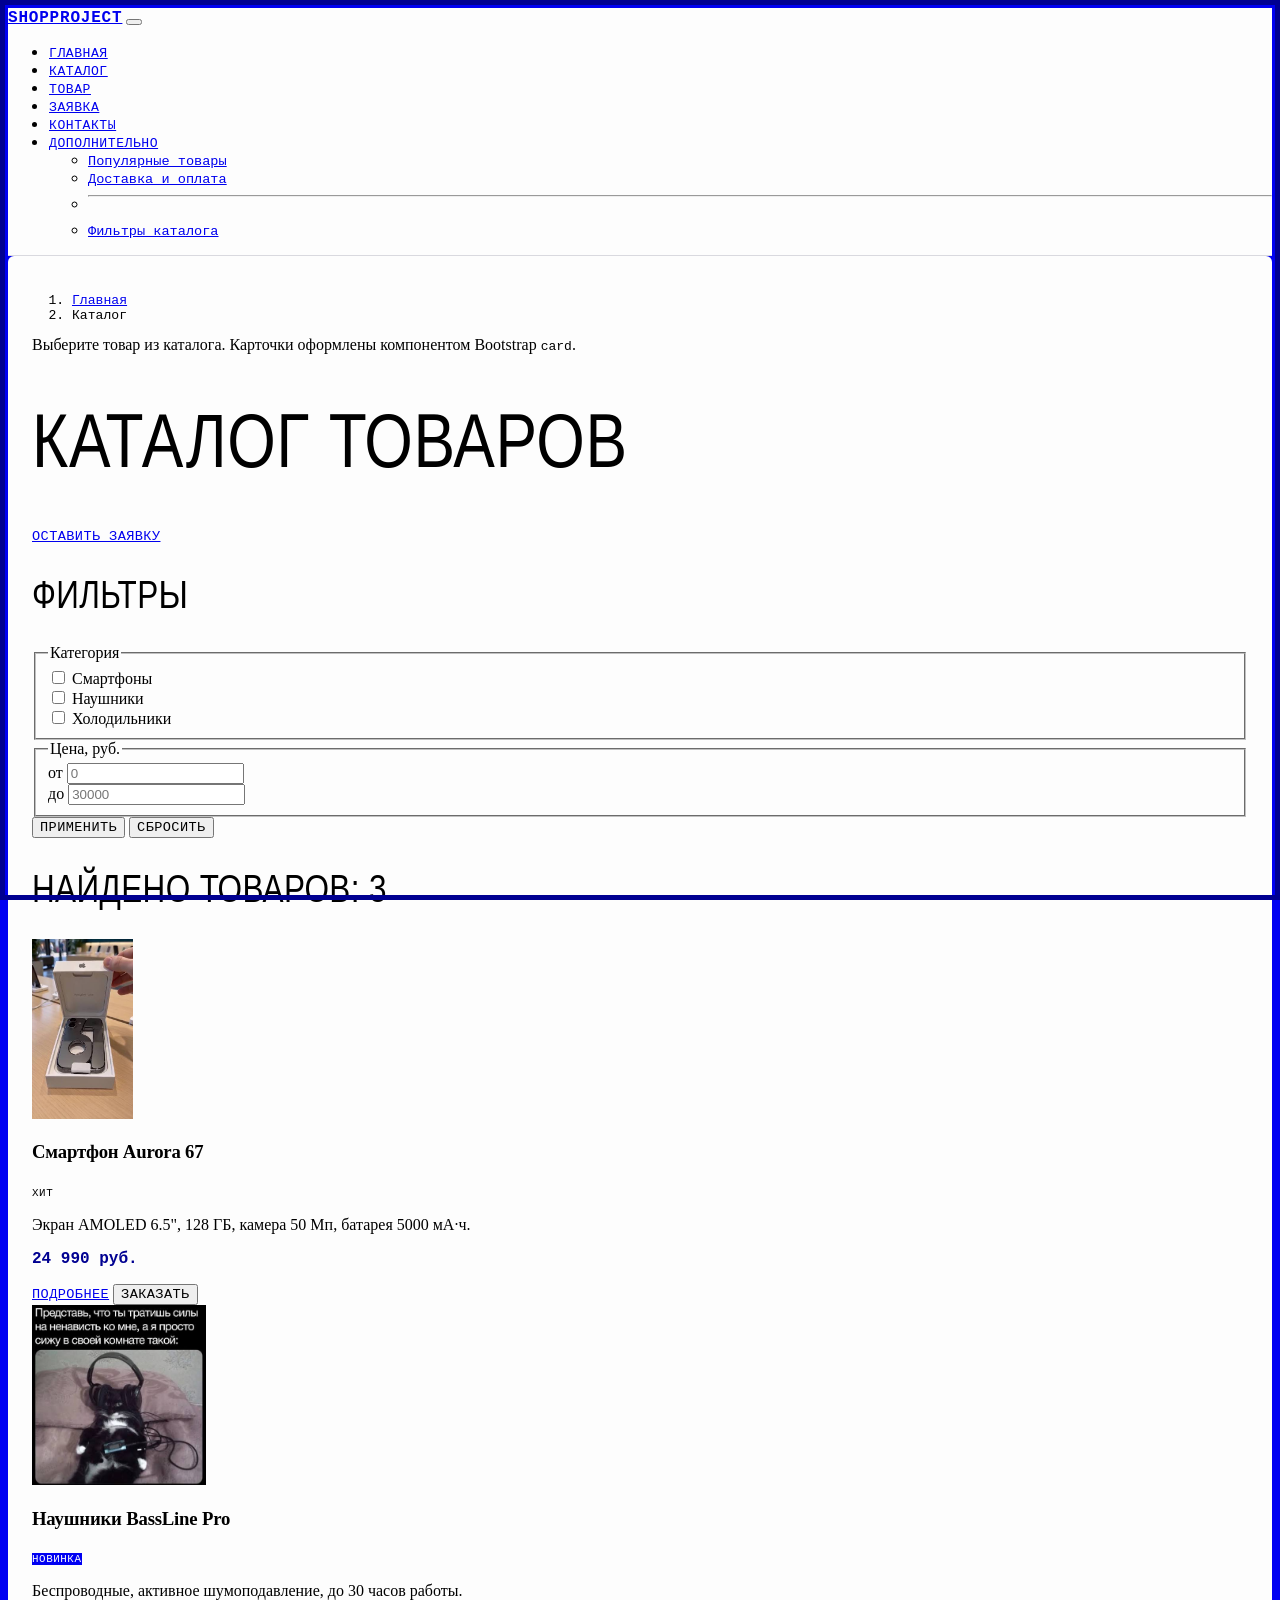
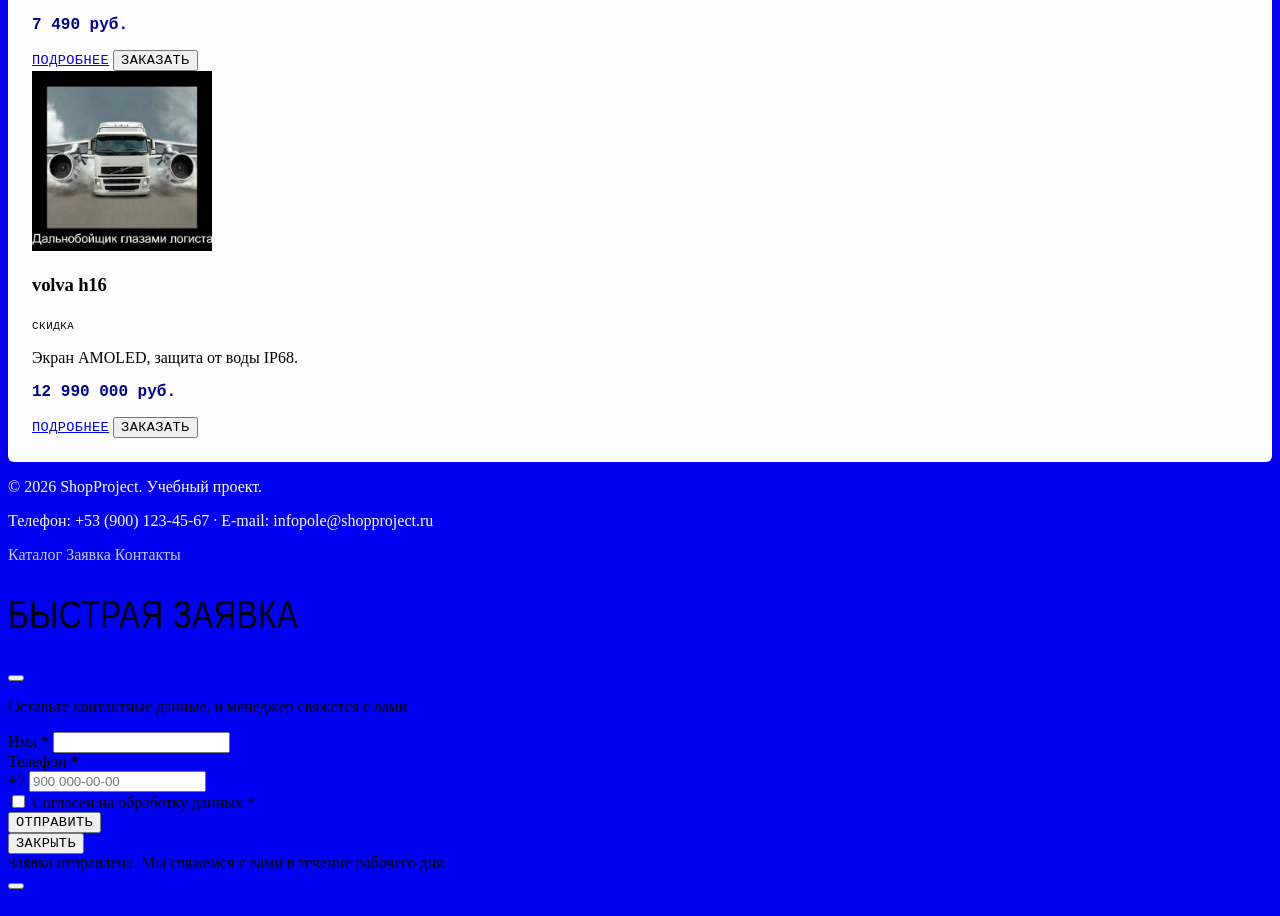
==== commit ca5d2c7f: "main реализации более менее хорошего дизайна -в будущем нужно сделать его более приятным глазу(приде" ====
--- a/catalog.html
+++ b/catalog.html
@@ -19,7 +19,7 @@
   <link rel="stylesheet" href="css/custom.css">
 </head>
 
-<body class="bg-light">
+<body>
   <nav class="navbar navbar-expand-lg navbar-light site-navbar sticky-top">
     <div class="container-fluid px-4">
       <a class="navbar-brand fw-bold" href="index.html">ShopProject</a>
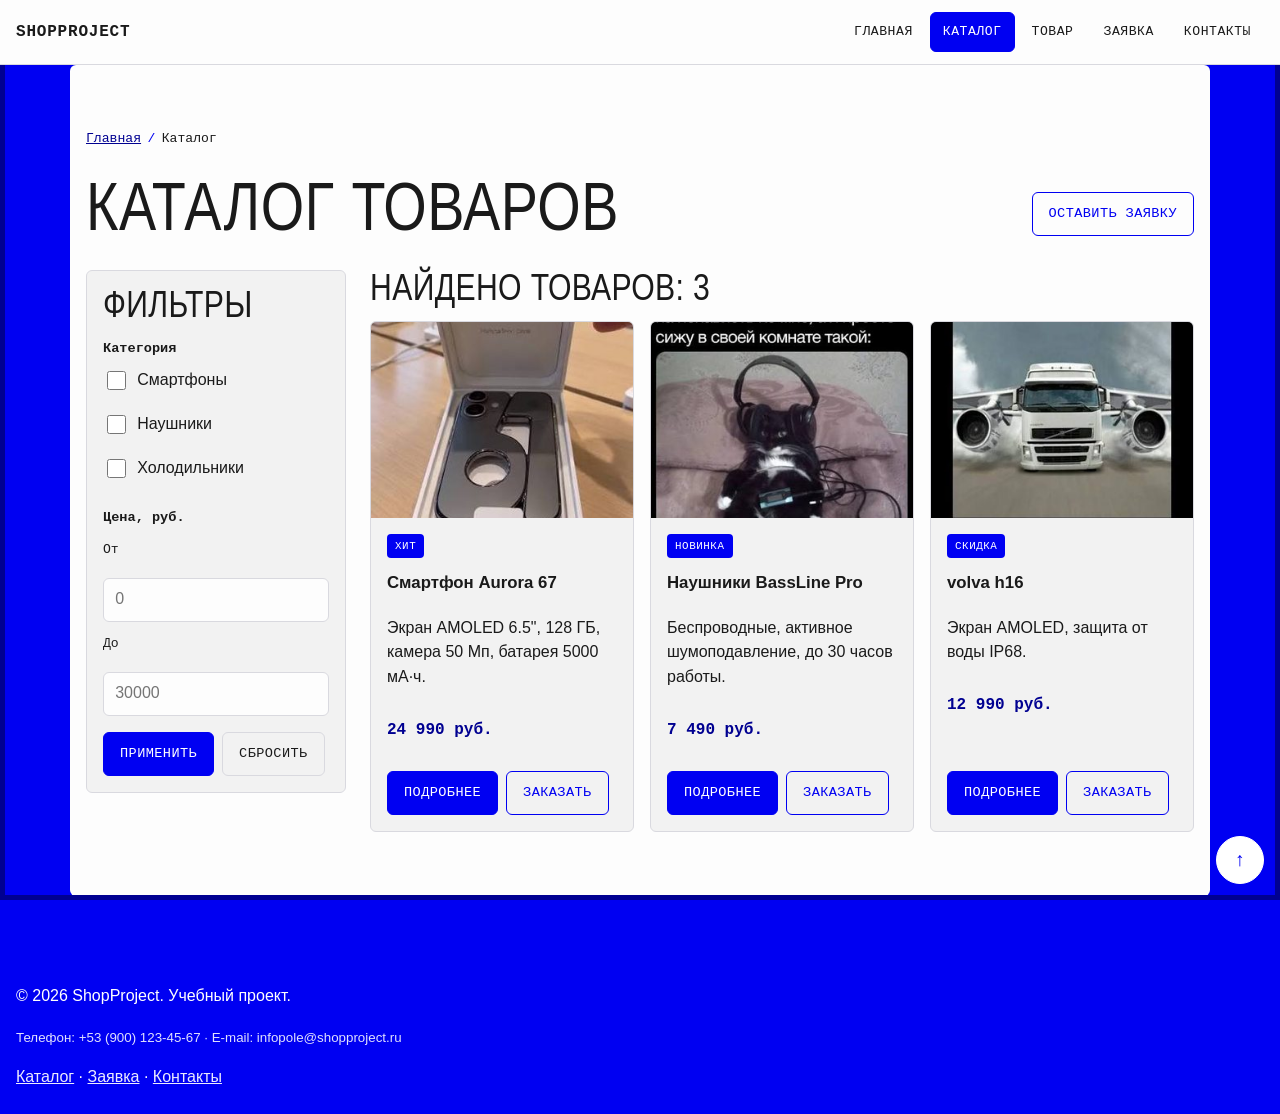
==== commit a48ca1b7: "main" ====
--- a/catalog.html
+++ b/catalog.html
@@ -3,267 +3,130 @@
 <head>
   <meta charset="UTF-8">
   <meta name="viewport" content="width=device-width, initial-scale=1.0">
-  <meta name="description" content="Каталог товаров ShopProject на Bootstrap: смартфоны, наушники и холодильники с фильтрами по категории и цене.">
+  <title>Каталог товаров — ShopProject</title>
+  <meta name="description" content="Каталог товаров ShopProject: смартфоны, наушники и холодильники с фильтрами по категории и цене.">
+  <link rel="stylesheet" href="css/style.css">
+  <link rel="stylesheet" href="css/responsive.css">
+</head>
+<body id="top">
+  <a class="skip-link" href="#main">Перейти к содержимому</a>
 
-  <meta property="og:type" content="website">
-  <meta property="og:site_name" content="ShopProject">
-  <meta property="og:locale" content="ru_RU">
-  <meta property="og:title" content="Каталог товаров — ShopProject">
-  <meta property="og:description" content="Смартфоны, наушники и холодильники с фильтрами по категории и цене.">
-  <meta property="og:url" content="https://Faust-hi.github.io/kr1-html-css-shop/catalog.html">
-  <meta property="og:image" content="https://Faust-hi.github.io/kr1-html-css-shop/images/preview.jpg">
+  <header class="site-header">
+    <a class="brand" href="index.html">ShopProject</a>
+    <nav class="site-nav" aria-label="Основная навигация">
+      <ul class="nav-list">
+        <li><a href="index.html">Главная</a></li>
+        <li><a href="catalog.html" aria-current="page">Каталог</a></li>
+        <li><a href="product.html">Товар</a></li>
+        <li><a href="order.html">Заявка</a></li>
+        <li><a href="contacts.html">Контакты</a></li>
+      </ul>
+    </nav>
+  </header>
 
-  <title>Каталог товаров — ShopProject на Bootstrap</title>
-
-  <link rel="stylesheet" href="vendor/bootstrap/css/bootstrap.min.css">
-  <link rel="stylesheet" href="css/custom.css">
-</head>
-
-<body>
-  <nav class="navbar navbar-expand-lg navbar-light site-navbar sticky-top">
-    <div class="container-fluid px-4">
-      <a class="navbar-brand fw-bold" href="index.html">ShopProject</a>
-      <button class="navbar-toggler" type="button" data-bs-toggle="collapse"
-              data-bs-target="#mainNavbar" aria-controls="mainNavbar"
-              aria-expanded="false" aria-label="Переключить навигацию">
-        <span class="navbar-toggler-icon"></span>
-      </button>
-      <div class="collapse navbar-collapse" id="mainNavbar">
-        <ul class="navbar-nav ms-auto">
-          <li class="nav-item"><a class="nav-link" href="index.html">Главная</a></li>
-          <li class="nav-item">
-            <a class="nav-link active" aria-current="page" href="catalog.html">Каталог</a>
-          </li>
-          <li class="nav-item"><a class="nav-link" href="product.html">Товар</a></li>
-          <li class="nav-item"><a class="nav-link" href="order.html">Заявка</a></li>
-          <li class="nav-item"><a class="nav-link" href="contacts.html">Контакты</a></li>
-          <li class="nav-item dropdown">
-            <a class="nav-link dropdown-toggle" href="#" role="button"
-               data-bs-toggle="dropdown" aria-expanded="false">Дополнительно</a>
-            <ul class="dropdown-menu dropdown-menu-end">
-              <li><a class="dropdown-item" href="index.html#popular">Популярные товары</a></li>
-              <li><a class="dropdown-item" href="index.html#delivery">Доставка и оплата</a></li>
-              <li><hr class="dropdown-divider"></li>
-              <li><a class="dropdown-item" href="catalog.html#filters">Фильтры каталога</a></li>
-            </ul>
-          </li>
-        </ul>
-      </div>
-    </div>
-  </nav>
-
-  <main class="container my-5">
-    <nav aria-label="breadcrumb">
-      <ol class="breadcrumb">
-        <li class="breadcrumb-item"><a href="index.html">Главная</a></li>
-        <li class="breadcrumb-item active" aria-current="page">Каталог</li>
+  <main class="layout" id="main" tabindex="-1">
+    <nav class="breadcrumbs" aria-label="Хлебные крошки">
+      <ol>
+      <li><a href="index.html">Главная</a></li>
+      <li aria-current="page">Каталог</li>
       </ol>
     </nav>
-
-    <div class="alert alert-info" role="alert">
-      Выберите товар из каталога. Карточки оформлены компонентом Bootstrap <code>card</code>.
+    <div class="section-head">
+      <h1>Каталог товаров</h1>
+      <a class="btn" href="order.html">Оставить заявку</a>
     </div>
 
-    <div class="d-flex flex-wrap justify-content-between align-items-center gap-3 mb-4">
-      <h1 class="h2 mb-0">Каталог товаров</h1>
-      <a class="btn btn-outline-primary" href="order.html">Оставить заявку</a>
-    </div>
+    <div class="catalog-layout">
+      <aside class="filters" aria-labelledby="filters-title">
+        <h2 id="filters-title">Фильтры</h2>
+        <form action="#" method="get">
+          <fieldset>
+            <legend>Категория</legend>
+            <label for="cat-phones"><input id="cat-phones" type="checkbox" name="category" value="smartphones">Смартфоны</label>
+            <label for="cat-headphones"><input id="cat-headphones" type="checkbox" name="category" value="headphones">Наушники</label>
+            <label for="cat-fridges"><input id="cat-fridges" type="checkbox" name="category" value="fridges">Холодильники</label>
+          </fieldset>
+          <fieldset>
+            <legend>Цена, руб.</legend>
+            <div class="field"><label for="price-from">От</label><input id="price-from" type="number" min="0" name="price-from" placeholder="0"></div>
+            <div class="field"><label for="price-to">До</label><input id="price-to" type="number" min="0" name="price-to" placeholder="30000"></div>
+          </fieldset>
+          <div class="actions">
+            <button class="btn btn--primary" type="submit">Применить</button>
+            <button class="btn btn--ghost" type="reset">Сбросить</button>
+          </div>
+        </form>
+      </aside>
 
-    <div class="row g-4">
-      <aside class="col-12 col-lg-3" id="filters">
-        <!-- ================= Фильтры ================= -->
-
-        <div class="card shadow-sm sticky-lg-top filters-sticky">
-          <div class="card-body">
-            <h2 class="h5 card-title">Фильтры</h2>
-            <form action="#" method="get">
-              <fieldset class="mb-3">
-                <legend class="fs-6 fw-bold">Категория</legend>
-                <div class="form-check">
-                  <input id="cat-phones" class="form-check-input" type="checkbox"
-                         name="category" value="smartphones">
-                  <label class="form-check-label" for="cat-phones">Смартфоны</label>
-                </div>
-                <div class="form-check">
-                  <input id="cat-headphones" class="form-check-input" type="checkbox"
-                         name="category" value="headphones">
-                  <label class="form-check-label" for="cat-headphones">Наушники</label>
-                </div>
-                <div class="form-check">
-                  <input id="cat-fridges" class="form-check-input" type="checkbox"
-                         name="category" value="fridges">
-                  <label class="form-check-label" for="cat-fridges">Холодильники</label>
-                </div>
-              </fieldset>
-
-              <fieldset class="mb-3">
-                <legend class="fs-6 fw-bold">Цена, руб.</legend>
-                <div class="input-group input-group-sm mb-2">
-                  <span class="input-group-text">от</span>
-                  <input id="price-from" class="form-control" type="number" min="0"
-                         placeholder="0" name="price-from" aria-label="Цена от">
-                </div>
-                <div class="input-group input-group-sm">
-                  <span class="input-group-text">до</span>
-                  <input id="price-to" class="form-control" type="number" min="0"
-                         placeholder="30000" name="price-to" aria-label="Цена до">
-                </div>
-              </fieldset>
-
-              <div class="d-grid gap-2">
-                <button class="btn btn-primary" type="submit">Применить</button>
-                <button class="btn btn-outline-secondary btn-sm" type="reset">Сбросить</button>
-              </div>
-            </form>
+      <section aria-labelledby="results-title">
+        <h2 id="results-title">Найдено товаров: 3</h2>
+        <ul class="card-grid">
+      <li class="card">
+        <img class="card-media" src="images/aurora-67.jpg"
+             srcset="images/aurora-67-320w.jpg 320w, images/aurora-67.jpg 335w"
+             sizes="(min-width: 1200px) 300px, (min-width: 768px) 45vw, 92vw"
+             alt="Смартфон Aurora 67 в упаковке" width="335" height="597"
+             loading="lazy" decoding="async">
+        <div class="card-body">
+          <span class="badge">Хит</span>
+          <h3>Смартфон Aurora 67</h3>
+          <p>Экран AMOLED 6.5", 128 ГБ, камера 50 Мп, батарея 5000 мА·ч.</p>
+          <p class="price">24 990 руб.</p>
+          <div class="card-actions">
+            <a class="btn btn--primary" href="product.html">Подробнее</a>
+            <a class="btn" href="order.html">Заказать</a>
           </div>
         </div>
-      </aside>
-
-      <section class="col-12 col-lg-9">
-        <!-- ================= Товары ================= -->
-
-        <h2 class="h5 mb-3">Найдено товаров: 3</h2>
-        <div class="row row-cols-1 row-cols-md-2 row-cols-xl-3 g-4">
-          <div class="col">
-            <div class="card h-100 shadow-sm">
-              <img src="images/aurora-67.jpg" class="card-img-top"
-                   alt="Смартфон Aurora 67 в упаковке" loading="lazy">
-              <div class="card-body d-flex flex-column">
-                <div class="d-flex justify-content-between align-items-start mb-2">
-                  <h3 class="card-title h5 mb-0">Смартфон Aurora 67</h3>
-                  <span class="badge bg-success">Хит</span>
-                </div>
-                <p class="card-text text-muted">
-                  Экран AMOLED 6.5", 128 ГБ, камера 50 Мп, батарея 5000 мА·ч.
-                </p>
-                <p class="product-price fs-5 mt-auto mb-3">24 990 руб.</p>
-                <div class="d-flex gap-2">
-                  <a class="btn btn-primary" href="product.html">Подробнее</a>
-                  <button class="btn btn-outline-primary" type="button"
-                          data-bs-toggle="modal" data-bs-target="#orderModal">Заказать</button>
-                </div>
-              </div>
-            </div>
-          </div>
-
-          <div class="col">
-            <div class="card h-100 shadow-sm">
-              <img src="images/BassLine-Pro.jpg" class="card-img-top"
-                   alt="Наушники BassLine Pro" loading="lazy">
-              <div class="card-body d-flex flex-column">
-                <div class="d-flex justify-content-between align-items-start mb-2">
-                  <h3 class="card-title h5 mb-0">Наушники BassLine Pro</h3>
-                  <span class="badge bg-warning text-dark">Новинка</span>
-                </div>
-                <p class="card-text text-muted">
-                  Беспроводные, активное шумоподавление, до 30 часов работы.
-                </p>
-                <p class="product-price fs-5 mt-auto mb-3">7 490 руб.</p>
-                <div class="d-flex gap-2">
-                  <a class="btn btn-primary" href="product.html">Подробнее</a>
-                  <button class="btn btn-outline-primary" type="button"
-                          data-bs-toggle="modal" data-bs-target="#orderModal">Заказать</button>
-                </div>
-              </div>
-            </div>
-          </div>
-
-          <div class="col">
-            <div class="card h-100 shadow-sm">
-              <img src="images/volva-h16.jpg" class="card-img-top"
-                   alt="Смартфон volva h16" loading="lazy">
-              <div class="card-body d-flex flex-column">
-                <div class="d-flex justify-content-between align-items-start mb-2">
-                  <h3 class="card-title h5 mb-0">volva h16</h3>
-                  <span class="badge bg-danger">Скидка</span>
-                </div>
-                <p class="card-text text-muted">
-                  Экран AMOLED, защита от воды IP68.
-                </p>
-                <p class="product-price fs-5 mt-auto mb-3">12 990 000 руб.</p>
-                <div class="d-flex gap-2">
-                  <a class="btn btn-primary" href="product.html">Подробнее</a>
-                  <button class="btn btn-outline-primary" type="button"
-                          data-bs-toggle="modal" data-bs-target="#orderModal">Заказать</button>
-                </div>
-              </div>
-            </div>
+      </li>
+      <li class="card">
+        <img class="card-media" src="images/BassLine-Pro.jpg"
+             srcset="images/BassLine-Pro-320w.jpg 320w, images/BassLine-Pro.jpg 439w"
+             sizes="(min-width: 1200px) 300px, (min-width: 768px) 45vw, 92vw"
+             alt="Наушники BassLine Pro" width="439" height="455"
+             loading="lazy" decoding="async">
+        <div class="card-body">
+          <span class="badge">Новинка</span>
+          <h3>Наушники BassLine Pro</h3>
+          <p>Беспроводные, активное шумоподавление, до 30 часов работы.</p>
+          <p class="price">7 490 руб.</p>
+          <div class="card-actions">
+            <a class="btn btn--primary" href="product.html">Подробнее</a>
+            <a class="btn" href="order.html">Заказать</a>
           </div>
         </div>
+      </li>
+      <li class="card">
+        <img class="card-media" src="images/volva-h16.jpg"
+             srcset="images/volva-h16-320w.jpg 320w, images/volva-h16.jpg 447w"
+             sizes="(min-width: 1200px) 300px, (min-width: 768px) 45vw, 92vw"
+             alt="Смартфон volva h16" width="447" height="447"
+             loading="lazy" decoding="async">
+        <div class="card-body">
+          <span class="badge">Скидка</span>
+          <h3>volva h16</h3>
+          <p>Экран AMOLED, защита от воды IP68.</p>
+          <p class="price">12 990 руб.</p>
+          <div class="card-actions">
+            <a class="btn btn--primary" href="product.html">Подробнее</a>
+            <a class="btn" href="order.html">Заказать</a>
+          </div>
+        </div>
+      </li>
+        </ul>
       </section>
     </div>
   </main>
 
-  <footer class="site-footer py-4 mt-5">
-    <div class="container">
-      <div class="row align-items-center g-3">
-        <div class="col-12 col-md-6">
-          <p class="mb-0">&copy; 2026 ShopProject. Учебный проект.</p>
-          <p class="mb-0 small">Телефон: +53 (900) 123-45-67 · E-mail: infopole@shopproject.ru</p>
-        </div>
-        <div class="col-12 col-md-6 text-md-end">
-          <a class="me-3" href="catalog.html">Каталог</a>
-          <a class="me-3" href="order.html">Заявка</a>
-          <a href="contacts.html">Контакты</a>
-        </div>
-      </div>
-    </div>
+  <footer class="site-footer">
+    <p>&copy; 2026 ShopProject. Учебный проект.</p>
+    <p><small>Телефон: +53 (900) 123-45-67 · E-mail: infopole@shopproject.ru</small></p>
+    <nav aria-label="Ссылки в подвале">
+      <a href="catalog.html">Каталог</a> ·
+      <a href="order.html">Заявка</a> ·
+      <a href="contacts.html">Контакты</a>
+    </nav>
   </footer>
 
-  <!-- ================= Модальное окно быстрой заявки ================= -->
-
-  <div class="modal fade" id="orderModal" tabindex="-1"
-       aria-labelledby="orderModalLabel" aria-hidden="true">
-    <div class="modal-dialog modal-dialog-centered">
-      <div class="modal-content">
-        <div class="modal-header">
-          <h2 class="modal-title h5" id="orderModalLabel">Быстрая заявка</h2>
-          <button type="button" class="btn-close" data-bs-dismiss="modal" aria-label="Закрыть"></button>
-        </div>
-        <div class="modal-body">
-          <p class="text-muted">Оставьте контактные данные, и менеджер свяжется с вами.</p>
-          <form data-toast-form>
-            <div class="mb-3">
-              <label for="modal-name" class="form-label">Имя *</label>
-              <input id="modal-name" name="name" type="text" class="form-control" required>
-            </div>
-            <div class="mb-3">
-              <label for="modal-phone" class="form-label">Телефон *</label>
-              <div class="input-group">
-                <span class="input-group-text">+7</span>
-                <input id="modal-phone" name="phone" type="tel" class="form-control"
-                       placeholder="900 000-00-00" required>
-              </div>
-            </div>
-            <div class="form-check mb-3">
-              <input id="modal-agree" name="agreement" class="form-check-input" type="checkbox" required>
-              <label class="form-check-label" for="modal-agree">Согласен на обработку данных *</label>
-            </div>
-            <button class="btn btn-primary w-100" type="submit">Отправить</button>
-          </form>
-        </div>
-        <div class="modal-footer">
-          <button type="button" class="btn btn-outline-secondary" data-bs-dismiss="modal">Закрыть</button>
-        </div>
-      </div>
-    </div>
-  </div>
-
-  <div class="toast-container position-fixed bottom-0 start-0 p-3">
-    <div id="formToast" class="toast align-items-center text-bg-success border-0" role="alert"
-         aria-live="assertive" aria-atomic="true">
-      <div class="d-flex">
-        <div class="toast-body">Заявка отправлена. Мы свяжемся с вами в течение рабочего дня.</div>
-        <button type="button" class="btn-close btn-close-white me-2 m-auto"
-                data-bs-dismiss="toast" aria-label="Закрыть"></button>
-      </div>
-    </div>
-  </div>
-
-  <a href="#" class="btn btn-primary rounded-circle position-fixed bottom-0 end-0 m-4"
-     aria-label="Наверх">↑</a>
-
-  <script src="vendor/bootstrap/js/bootstrap.bundle.min.js"></script>
-  <script src="js/app.js"></script>
+  <a class="to-top" href="#top" aria-label="Наверх">↑</a>
 </body>
-</html>
+</html>
--- a/css/style.css
+++ b/css/style.css
@@ -0,0 +1,354 @@
+:root {
+  --color-primary: #0000f2;
+  --color-primary-dark: #000091;
+  --color-ink: #1a1a1a;
+  --color-paper: #fdfdfd;
+  --color-canvas: #0000f2;
+  --color-surface: #f2f2f2;
+  --color-hairline: #d9d9df;
+  --color-outline: #c48282;
+  --font-display: "Arial Narrow", "Liberation Sans Narrow", "PT Sans Narrow", "Helvetica Neue", Arial, sans-serif;
+  --font-mono: ui-monospace, SFMono-Regular, Menlo, Consolas, "Liberation Mono", monospace;
+  --grid-line: rgba(0, 87, 184, 0.06);
+  --frame-w: 3px;
+  --radius: 6px;
+  --space-xs: 0.5rem;
+  --space-sm: 0.75rem;
+  --space-md: 1rem;
+  --space-lg: 1.5rem;
+  --space-xl: clamp(2rem, 6vw, 4rem);
+}
+
+*, *::before, *::after { box-sizing: border-box; }
+
+html { scroll-behavior: smooth; }
+
+body {
+  margin: 0;
+  min-height: 100vh;
+  font-family: Arial, "Helvetica Neue", sans-serif;
+  line-height: 1.55;
+  color: var(--color-ink);
+  background-color: var(--color-canvas);
+}
+
+body::after {
+  content: "";
+  position: fixed;
+  inset: 0;
+  z-index: 1;
+  border: var(--frame-w) solid var(--color-primary-dark);
+  pointer-events: none;
+}
+
+img, video, svg { max-width: 100%; height: auto; display: block; }
+
+h1, h2 {
+  margin: 0 0 var(--space-md);
+  font-family: var(--font-display);
+  font-weight: 400;
+  line-height: 0.95;
+  text-transform: uppercase;
+  letter-spacing: 0.01em;
+}
+
+h1 { font-size: clamp(2.2rem, 6vw, 4.25rem); }
+h2 { font-size: clamp(1.6rem, 3.2vw, 2.3rem); }
+h3 { margin: 0 0 var(--space-xs); font-size: 1.05rem; }
+
+p { margin: 0 0 var(--space-md); }
+
+a { color: var(--color-primary-dark); }
+
+:focus-visible {
+  outline: 3px solid var(--color-primary);
+  outline-offset: 2px;
+}
+
+.site-footer :focus-visible,
+#advantages :focus-visible { outline-color: #ffffff; }
+
+::selection { background: rgba(0, 0, 242, 0.16); }
+
+.layout {
+  width: min(100% - 2 * var(--space-md), 1140px);
+  margin-inline: auto;
+  padding-block: var(--space-lg);
+  background-color: var(--color-paper);
+  border-radius: var(--radius);
+}
+
+.layout > * { padding-inline: var(--space-md); }
+
+.skip-link {
+  position: absolute;
+  left: var(--space-md);
+  top: -100px;
+  z-index: 10;
+  padding: 0.6rem 0.9rem;
+  font-family: var(--font-mono);
+  font-size: 0.85rem;
+  color: #ffffff;
+  background-color: #111111;
+  border: 2px solid #ffffff;
+  border-radius: var(--radius);
+  text-decoration: none;
+}
+
+.skip-link:focus { top: var(--space-md); }
+
+main:focus { outline: none; }
+
+.site-header {
+  position: relative;
+  z-index: 4;
+  display: flex;
+  flex-wrap: wrap;
+  align-items: center;
+  justify-content: space-between;
+  gap: var(--space-sm);
+  padding: var(--space-sm) var(--space-md);
+  background-color: var(--color-paper);
+  border-bottom: 1px solid var(--color-hairline);
+}
+
+.brand {
+  font-family: var(--font-mono);
+  font-weight: 700;
+  text-transform: uppercase;
+  letter-spacing: 0.05em;
+  text-decoration: none;
+  color: var(--color-ink);
+}
+
+.site-nav { flex: 1 1 100%; min-width: 0; }
+
+.nav-list {
+  display: flex;
+  flex-direction: row;
+  flex-wrap: wrap;
+  gap: 0.25rem;
+  margin: 0;
+  padding: 0;
+  list-style: none;
+}
+
+.nav-list a {
+  display: block;
+  padding: 0.45rem 0.55rem;
+  font-family: var(--font-mono);
+  font-size: 0.75rem;
+  text-transform: uppercase;
+  letter-spacing: 0.04em;
+  text-decoration: none;
+  color: var(--color-ink);
+  border: 1px solid transparent;
+  border-radius: var(--radius);
+}
+
+.nav-list a:hover { border-color: var(--color-primary); color: var(--color-primary); }
+
+.nav-list a[aria-current="page"] {
+  background-color: var(--color-primary);
+  border-color: var(--color-primary);
+  color: #ffffff;
+}
+
+.breadcrumbs { margin-bottom: var(--space-lg); font-family: var(--font-mono); font-size: 0.82rem; }
+.breadcrumbs ol { display: flex; flex-wrap: wrap; gap: 0.4rem; margin: 0; padding: 0; list-style: none; }
+.breadcrumbs li + li::before { content: "/"; margin-right: 0.4rem; color: var(--color-primary); }
+
+.hero {
+  padding-block: var(--space-xl);
+  background-color: var(--color-paper);
+  background-image:
+    linear-gradient(var(--grid-line) 1px, transparent 1px),
+    linear-gradient(90deg, var(--grid-line) 1px, transparent 1px);
+  background-size: 32px 32px;
+}
+
+.hero-grid {
+  display: grid;
+  grid-template-columns: minmax(0, 1fr);
+  gap: var(--space-lg);
+  align-items: center;
+}
+
+.lead { font-size: 1.05rem; color: #4a4a52; }
+
+.actions { display: flex; flex-wrap: wrap; gap: var(--space-xs); }
+
+.btn {
+  display: inline-flex;
+  align-items: center;
+  justify-content: center;
+  min-height: 44px;
+  padding: 0.6rem 1rem;
+  font-family: var(--font-mono);
+  font-size: 0.85rem;
+  text-transform: uppercase;
+  letter-spacing: 0.03em;
+  text-decoration: none;
+  cursor: pointer;
+  color: var(--color-primary);
+  background: transparent;
+  border: 1px solid var(--color-primary);
+  border-radius: var(--radius);
+}
+
+.btn--primary { background-color: var(--color-primary); color: #ffffff; }
+.btn--primary:hover { background-color: var(--color-primary-dark); border-color: var(--color-primary-dark); }
+.btn--ghost { border-color: var(--color-hairline); color: var(--color-ink); }
+
+.repo-link {
+  display: inline-block;
+  margin-top: var(--space-md);
+  padding: 0.5rem 0.9rem;
+  font-family: var(--font-mono);
+  font-size: 0.82rem;
+  border: 1px solid var(--color-hairline);
+  border-radius: var(--radius);
+}
+
+.gallery { display: flex; gap: var(--space-md); margin: 0; padding: 0 0 var(--space-sm); list-style: none; overflow-x: auto; scroll-snap-type: x mandatory; }
+.gallery > li { flex: 0 0 100%; scroll-snap-align: start; }
+.gallery img { width: 100%; aspect-ratio: 4 / 3; object-fit: cover; border: 1px solid var(--color-hairline); border-radius: var(--radius); }
+.gallery h3 { margin-top: var(--space-sm); font-family: var(--font-mono); font-size: 0.9rem; text-transform: uppercase; }
+.gallery p { margin: 0; font-size: 0.9rem; color: #4a4a52; }
+.gallery-hint { margin-top: var(--space-xs); font-family: var(--font-mono); font-size: 0.75rem; text-transform: uppercase; color: var(--color-primary-dark); }
+
+.section { margin-block: var(--space-xl); }
+.section-head { display: flex; flex-wrap: wrap; align-items: center; justify-content: space-between; gap: var(--space-sm); margin-bottom: var(--space-md); }
+.section-head h2 { margin: 0; }
+
+.card-grid {
+  display: grid;
+  grid-template-columns: minmax(0, 1fr);
+  gap: var(--space-md);
+  margin: 0;
+  padding: 0;
+  list-style: none;
+}
+
+.card {
+  display: flex;
+  flex-direction: column;
+  height: 100%;
+  overflow: hidden;
+  background-color: var(--color-surface);
+  border: 1px solid var(--color-hairline);
+  border-radius: var(--radius);
+}
+
+.card-media { width: 100%; aspect-ratio: 4 / 3; object-fit: cover; }
+.card-body { display: flex; flex: 1; flex-direction: column; gap: var(--space-sm); padding: var(--space-md); }
+.card-actions { display: flex; flex-wrap: wrap; gap: var(--space-xs); margin-top: auto; }
+
+.badge {
+  align-self: flex-start;
+  padding: 0.2rem 0.5rem;
+  font-family: var(--font-mono);
+  font-size: 0.68rem;
+  text-transform: uppercase;
+  letter-spacing: 0.05em;
+  color: #ffffff;
+  background-color: var(--color-primary);
+  border-radius: 4px;
+}
+
+.price { font-family: var(--font-mono); font-weight: 700; color: var(--color-primary-dark); }
+
+#advantages {
+  padding: var(--space-lg) var(--space-md);
+  background-color: var(--color-canvas);
+  border: 2px solid var(--color-outline);
+  border-radius: var(--radius);
+  color: var(--color-paper);
+}
+
+#advantages h2::before { content: "#1  "; font-family: var(--font-mono); }
+#popular h2::before { content: "#2  "; font-family: var(--font-mono); color: var(--color-primary); }
+#delivery h2::before { content: "#3  "; font-family: var(--font-mono); color: var(--color-primary); }
+
+#advantages .card { background-color: rgba(255, 255, 255, 0.1); border-color: rgba(255, 255, 255, 0.4); color: var(--color-paper); }
+
+.note { padding: var(--space-md); border: 1px solid var(--color-hairline); border-radius: var(--radius); background-color: var(--color-surface); }
+.note h3 { font-family: var(--font-mono); font-size: 0.85rem; text-transform: uppercase; }
+.note ul { margin: 0; padding-left: 1.2rem; }
+
+.catalog-layout { display: grid; grid-template-columns: minmax(0, 1fr); gap: var(--space-lg); align-items: start; }
+
+.filters { padding: var(--space-md); background-color: var(--color-surface); border: 1px solid var(--color-hairline); border-radius: var(--radius); }
+.filters fieldset { min-width: 0; margin: 0 0 var(--space-md); padding: 0; border: 0; }
+.filters legend { font-family: var(--font-mono); font-size: 0.85rem; font-weight: 700; padding: 0; }
+.filters label { display: flex; align-items: center; gap: 0.5rem; min-height: 44px; }
+.filters input[type="checkbox"] { width: 1.2rem; height: 1.2rem; }
+.filters .actions { flex-direction: column; align-items: stretch; }
+
+.product-layout { display: grid; grid-template-columns: minmax(0, 1fr); gap: var(--space-lg); }
+.product-photo { width: 100%; aspect-ratio: 3 / 4; object-fit: cover; border: 1px solid var(--color-hairline); border-radius: var(--radius); }
+
+.form-grid { display: grid; grid-template-columns: minmax(0, 1fr); gap: var(--space-md); }
+.field { display: flex; flex-direction: column; gap: 0.35rem; min-width: 0; }
+.field label { font-family: var(--font-mono); font-size: 0.82rem; }
+.field input, .field select, .field textarea {
+  width: 100%;
+  min-height: 44px;
+  padding: 0.55rem 0.7rem;
+  font: inherit;
+  color: inherit;
+  background-color: var(--color-paper);
+  border: 1px solid var(--color-hairline);
+  border-radius: var(--radius);
+}
+.field textarea { min-height: 6rem; resize: vertical; }
+.field input:focus-visible, .field select:focus-visible, .field textarea:focus-visible { outline: 3px solid var(--color-primary); outline-offset: 2px; }
+.checkbox-field { flex-direction: row; align-items: flex-start; gap: 0.5rem; }
+.checkbox-field input { width: 1.2rem; height: 1.2rem; flex: 0 0 auto; }
+
+.table-wrapper { overflow-x: auto; }
+.spec-table { width: 100%; border-collapse: collapse; }
+.spec-table caption { text-align: left; font-family: var(--font-mono); font-size: 0.82rem; padding-bottom: var(--space-xs); }
+.spec-table thead { position: absolute; width: 1px; height: 1px; overflow: hidden; clip: rect(0 0 0 0); white-space: nowrap; }
+.spec-table, .spec-table tbody, .spec-table tr, .spec-table th, .spec-table td { display: block; width: 100%; }
+.spec-table tr {
+  margin-bottom: var(--space-md);
+  padding: var(--space-sm) var(--space-md);
+  background-color: var(--color-paper);
+  border: 1px solid var(--color-hairline);
+  border-radius: var(--radius);
+}
+.spec-table th[scope="row"] {
+  padding: 0 0 var(--space-xs);
+  font-family: var(--font-mono);
+  font-size: 0.8rem;
+  text-transform: uppercase;
+  color: var(--color-primary-dark);
+}
+.spec-table td { display: flex; flex-wrap: wrap; justify-content: space-between; gap: 0.25rem 0.75rem; padding: 0.25rem 0; }
+.spec-table td::before { content: attr(data-label); font-family: var(--font-mono); font-size: 0.75rem; text-transform: uppercase; color: var(--color-primary-dark); }
+
+.faq details { border-bottom: 1px solid var(--color-hairline); padding: var(--space-sm) 0; }
+.faq summary { min-height: 44px; cursor: pointer; font-weight: 700; }
+.faq p { margin: var(--space-xs) 0 0; }
+
+.site-footer { margin-top: var(--space-xl); padding: var(--space-lg) var(--space-md); background-color: var(--color-primary); color: #ffffff; }
+.site-footer a { color: rgba(255, 255, 255, 0.92); }
+.site-footer small { color: rgba(255, 255, 255, 0.88); }
+
+.to-top {
+  position: fixed;
+  right: var(--space-md);
+  bottom: var(--space-md);
+  z-index: 5;
+  display: grid;
+  place-items: center;
+  width: 48px;
+  height: 48px;
+  font-size: 1.2rem;
+  text-decoration: none;
+  color: var(--color-primary);
+  background-color: #ffffff;
+  border: 1px solid #ffffff;
+  border-radius: 50%;
+}
--- a/css/responsive.css
+++ b/css/responsive.css
@@ -0,0 +1,49 @@
+
+@media (min-width: 768px) {
+  :root { --frame-w: 4px; }
+
+  .site-header { flex-wrap: nowrap; }
+  .site-nav { flex: 0 1 auto; }
+  .nav-list { justify-content: flex-end; }
+  .nav-list a { padding: 0.55rem 0.75rem; font-size: 0.82rem; }
+
+  .hero-grid { grid-template-columns: 1.2fr 1fr; }
+  .card-grid { grid-template-columns: repeat(2, minmax(0, 1fr)); }
+  .product-layout { grid-template-columns: minmax(0, 1fr) minmax(0, 1fr); }
+  .form-grid { grid-template-columns: repeat(2, minmax(0, 1fr)); }
+  .field--full, .checkbox-field, .form-actions { grid-column: 1 / -1; }
+  .filters .actions { flex-direction: row; }
+
+  .catalog-layout { grid-template-columns: 260px minmax(0, 1fr); }
+  .filters { position: sticky; top: var(--space-md); }
+
+  .spec-table thead { position: static; width: auto; height: auto; overflow: visible; clip: auto; white-space: normal; }
+  .spec-table { display: table; }
+  .spec-table tbody { display: table-row-group; }
+  .spec-table tr { display: table-row; margin: 0; padding: 0; border: 0; border-radius: 0; background: transparent; }
+  .spec-table th, .spec-table td { display: table-cell; width: auto; padding: 0.55rem; border-bottom: 1px solid var(--color-hairline); }
+  .spec-table th[scope="row"] { padding: 0.55rem; font: inherit; text-transform: none; color: inherit; }
+  .spec-table td::before { content: none; }
+}
+
+@media (min-width: 1024px) {
+  :root { --frame-w: 5px; }
+
+  .site-header { position: sticky; top: 0; }
+  .card-grid { grid-template-columns: repeat(3, minmax(0, 1fr)); }
+  .card-grid--advantages { grid-template-columns: repeat(4, minmax(0, 1fr)); }
+}
+
+@media (min-width: 1200px) {
+  .layout { padding-block: var(--space-xl); }
+}
+
+@media (prefers-reduced-motion: reduce) {
+  html { scroll-behavior: auto; }
+  *, *::before, *::after {
+    animation-duration: 0.01ms !important;
+    animation-iteration-count: 1 !important;
+    transition-duration: 0.01ms !important;
+    scroll-behavior: auto !important;
+  }
+}
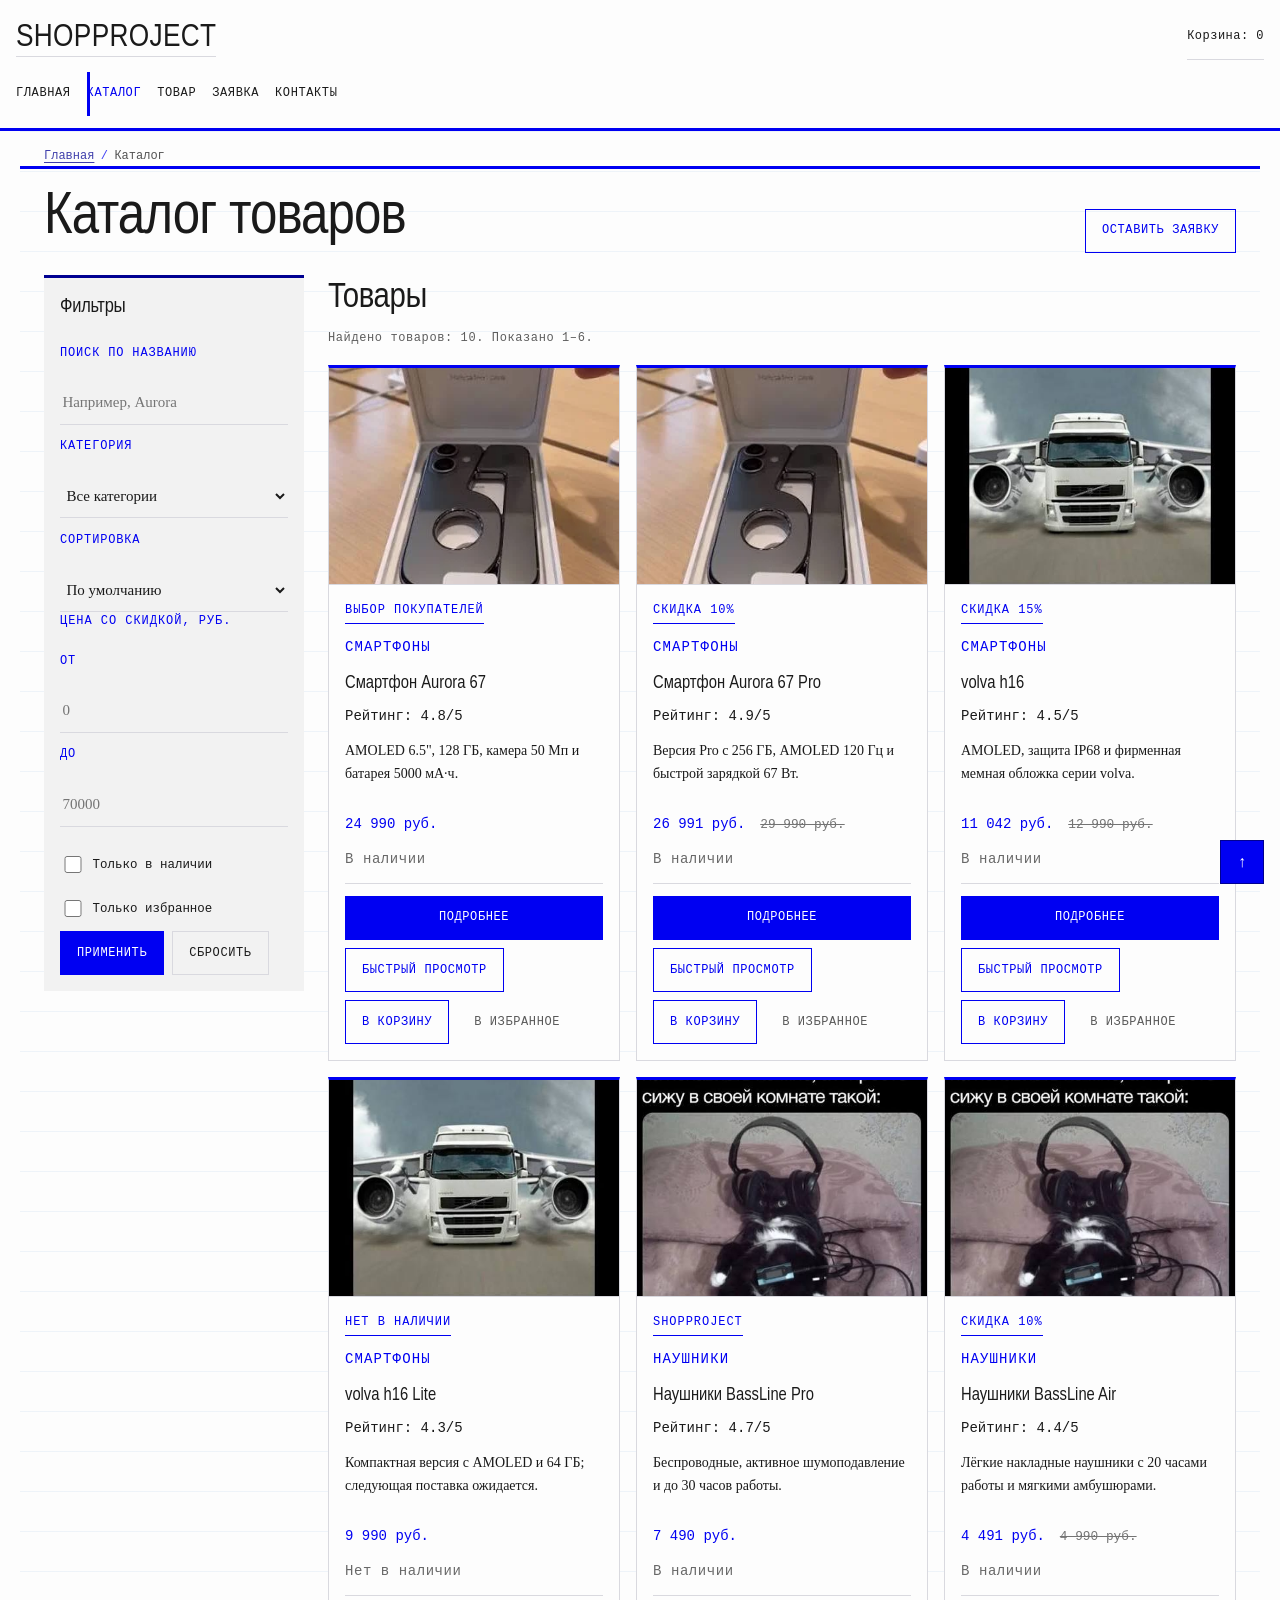
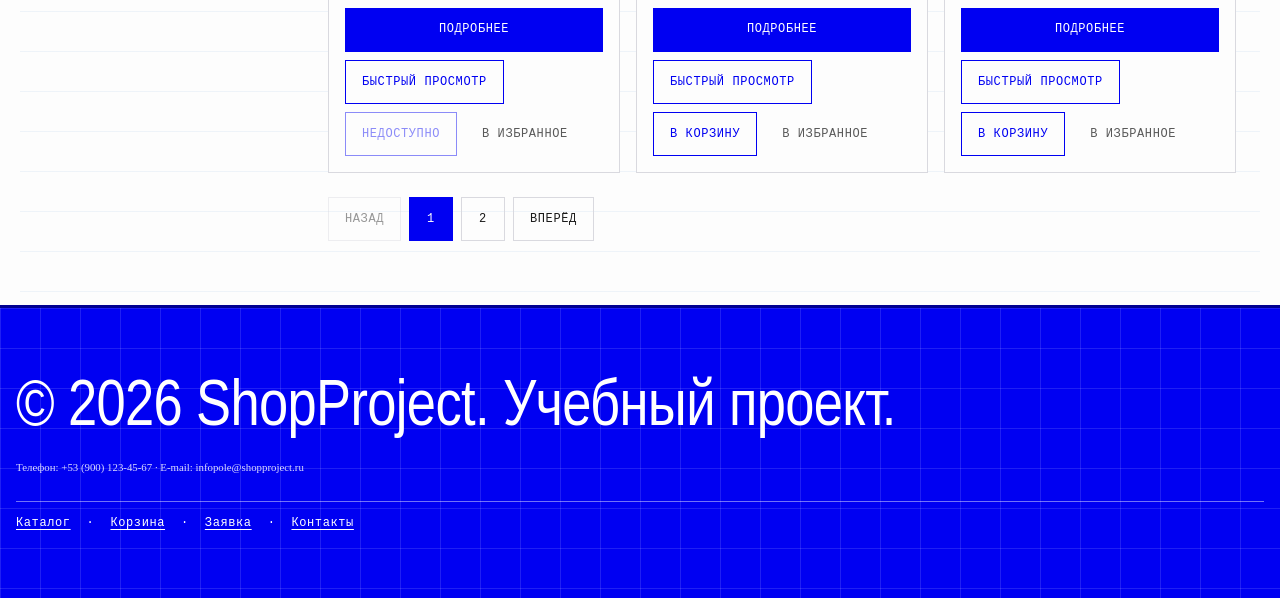
==== commit d2ff41db: "kr4" ====
--- a/catalog.html
+++ b/catalog.html
@@ -1,132 +1,34 @@
 <!DOCTYPE html>
 <html lang="ru">
 <head>
-  <meta charset="UTF-8">
-  <meta name="viewport" content="width=device-width, initial-scale=1.0">
+  <meta charset="UTF-8"><meta name="viewport" content="width=device-width, initial-scale=1.0">
   <title>Каталог товаров — ShopProject</title>
-  <meta name="description" content="Каталог товаров ShopProject: смартфоны, наушники и холодильники с фильтрами по категории и цене.">
-  <link rel="stylesheet" href="css/style.css">
-  <link rel="stylesheet" href="css/responsive.css">
+  <meta name="description" content="Каталог товаров ShopProject: смартфоны, наушники и холодильники с поиском, фильтрами, сортировкой и корзиной.">
+  <link rel="stylesheet" href="css/style.css"><link rel="stylesheet" href="css/responsive.css">
+  <script src="js/data.js" defer></script><script src="js/storage.js" defer></script><script src="js/main.js" defer></script><script src="js/cart.js" defer></script><script src="js/catalog.js" defer></script><script src="js/modal.js" defer></script>
 </head>
 <body id="top">
   <a class="skip-link" href="#main">Перейти к содержимому</a>
-
-  <header class="site-header">
-    <a class="brand" href="index.html">ShopProject</a>
-    <nav class="site-nav" aria-label="Основная навигация">
-      <ul class="nav-list">
-        <li><a href="index.html">Главная</a></li>
-        <li><a href="catalog.html" aria-current="page">Каталог</a></li>
-        <li><a href="product.html">Товар</a></li>
-        <li><a href="order.html">Заявка</a></li>
-        <li><a href="contacts.html">Контакты</a></li>
-      </ul>
-    </nav>
-  </header>
-
+  <header class="site-header"><a class="brand" href="index.html">ShopProject</a><div class="header-actions"><a class="cart-link" href="cart.html" data-cart-count>Корзина: 0</a><button class="btn nav-toggle" type="button" data-nav-toggle aria-controls="primary-navigation" aria-expanded="false">Меню</button></div><nav class="site-nav" aria-label="Основная навигация"><ul class="nav-list" id="primary-navigation"><li><a href="index.html">Главная</a></li><li><a href="catalog.html" aria-current="page">Каталог</a></li><li><a href="product.html">Товар</a></li><li><a href="order.html">Заявка</a></li><li><a href="contacts.html">Контакты</a></li></ul></nav></header>
   <main class="layout" id="main" tabindex="-1">
-    <nav class="breadcrumbs" aria-label="Хлебные крошки">
-      <ol>
-      <li><a href="index.html">Главная</a></li>
-      <li aria-current="page">Каталог</li>
-      </ol>
-    </nav>
-    <div class="section-head">
-      <h1>Каталог товаров</h1>
-      <a class="btn" href="order.html">Оставить заявку</a>
-    </div>
-
+    <nav class="breadcrumbs" aria-label="Хлебные крошки"><ol><li><a href="index.html">Главная</a></li><li aria-current="page">Каталог</li></ol></nav>
+    <div class="section-head"><h1>Каталог товаров</h1><a class="btn" href="order.html">Оставить заявку</a></div>
     <div class="catalog-layout">
-      <aside class="filters" aria-labelledby="filters-title">
-        <h2 id="filters-title">Фильтры</h2>
-        <form action="#" method="get">
-          <fieldset>
-            <legend>Категория</legend>
-            <label for="cat-phones"><input id="cat-phones" type="checkbox" name="category" value="smartphones">Смартфоны</label>
-            <label for="cat-headphones"><input id="cat-headphones" type="checkbox" name="category" value="headphones">Наушники</label>
-            <label for="cat-fridges"><input id="cat-fridges" type="checkbox" name="category" value="fridges">Холодильники</label>
-          </fieldset>
-          <fieldset>
-            <legend>Цена, руб.</legend>
-            <div class="field"><label for="price-from">От</label><input id="price-from" type="number" min="0" name="price-from" placeholder="0"></div>
-            <div class="field"><label for="price-to">До</label><input id="price-to" type="number" min="0" name="price-to" placeholder="30000"></div>
-          </fieldset>
-          <div class="actions">
-            <button class="btn btn--primary" type="submit">Применить</button>
-            <button class="btn btn--ghost" type="reset">Сбросить</button>
-          </div>
+      <aside class="filters" aria-labelledby="filters-title"><h2 id="filters-title">Фильтры</h2>
+        <form id="catalog-filters" action="#catalog-results" method="get">
+          <div class="field"><label for="catalog-search">Поиск по названию</label><input id="catalog-search" type="search" name="query" placeholder="Например, Aurora" autocomplete="off"></div>
+          <div class="field"><label for="category-filter">Категория</label><select id="category-filter" name="category"><option value="all">Все категории</option><option value="smartphones">Смартфоны</option><option value="headphones">Наушники</option><option value="fridges">Холодильники</option></select></div>
+          <div class="field"><label for="sort-select">Сортировка</label><select id="sort-select" name="sort"><option value="default">По умолчанию</option><option value="price-asc">Сначала дешевле</option><option value="price-desc">Сначала дороже</option><option value="title-asc">По названию А–Я</option></select></div>
+          <fieldset><legend>Цена со скидкой, руб.</legend><div class="field"><label for="price-from">От</label><input id="price-from" type="number" min="0" name="price-from" placeholder="0" inputmode="numeric"></div><div class="field"><label for="price-to">До</label><input id="price-to" type="number" min="0" name="price-to" placeholder="70000" inputmode="numeric"></div></fieldset>
+          <label class="checkbox-field" for="available-only"><input id="available-only" type="checkbox" name="available"><span>Только в наличии</span></label>
+          <label class="checkbox-field" for="favorites-only"><input id="favorites-only" type="checkbox" name="favorites"><span>Только избранное</span></label>
+          <div class="actions"><button class="btn btn--primary" type="submit">Применить</button><button class="btn btn--ghost" type="button" id="filters-reset">Сбросить</button></div>
         </form>
       </aside>
-
-      <section aria-labelledby="results-title">
-        <h2 id="results-title">Найдено товаров: 3</h2>
-        <ul class="card-grid">
-      <li class="card">
-        <img class="card-media" src="images/aurora-67.jpg"
-             srcset="images/aurora-67-320w.jpg 320w, images/aurora-67.jpg 335w"
-             sizes="(min-width: 1200px) 300px, (min-width: 768px) 45vw, 92vw"
-             alt="Смартфон Aurora 67 в упаковке" width="335" height="597"
-             loading="lazy" decoding="async">
-        <div class="card-body">
-          <span class="badge">Хит</span>
-          <h3>Смартфон Aurora 67</h3>
-          <p>Экран AMOLED 6.5", 128 ГБ, камера 50 Мп, батарея 5000 мА·ч.</p>
-          <p class="price">24 990 руб.</p>
-          <div class="card-actions">
-            <a class="btn btn--primary" href="product.html">Подробнее</a>
-            <a class="btn" href="order.html">Заказать</a>
-          </div>
-        </div>
-      </li>
-      <li class="card">
-        <img class="card-media" src="images/BassLine-Pro.jpg"
-             srcset="images/BassLine-Pro-320w.jpg 320w, images/BassLine-Pro.jpg 439w"
-             sizes="(min-width: 1200px) 300px, (min-width: 768px) 45vw, 92vw"
-             alt="Наушники BassLine Pro" width="439" height="455"
-             loading="lazy" decoding="async">
-        <div class="card-body">
-          <span class="badge">Новинка</span>
-          <h3>Наушники BassLine Pro</h3>
-          <p>Беспроводные, активное шумоподавление, до 30 часов работы.</p>
-          <p class="price">7 490 руб.</p>
-          <div class="card-actions">
-            <a class="btn btn--primary" href="product.html">Подробнее</a>
-            <a class="btn" href="order.html">Заказать</a>
-          </div>
-        </div>
-      </li>
-      <li class="card">
-        <img class="card-media" src="images/volva-h16.jpg"
-             srcset="images/volva-h16-320w.jpg 320w, images/volva-h16.jpg 447w"
-             sizes="(min-width: 1200px) 300px, (min-width: 768px) 45vw, 92vw"
-             alt="Смартфон volva h16" width="447" height="447"
-             loading="lazy" decoding="async">
-        <div class="card-body">
-          <span class="badge">Скидка</span>
-          <h3>volva h16</h3>
-          <p>Экран AMOLED, защита от воды IP68.</p>
-          <p class="price">12 990 руб.</p>
-          <div class="card-actions">
-            <a class="btn btn--primary" href="product.html">Подробнее</a>
-            <a class="btn" href="order.html">Заказать</a>
-          </div>
-        </div>
-      </li>
-        </ul>
-      </section>
+      <section id="catalog-results" aria-labelledby="results-title"><h2 id="results-title" tabindex="-1">Товары</h2><p class="catalog-count" aria-live="polite">Загрузка товаров…</p><p class="catalog-empty note" hidden>По выбранным условиям товары не найдены. Измените запрос или сбросьте фильтры.</p><ul class="card-grid products-grid" data-products-container></ul><nav class="pagination" data-pagination aria-label="Страницы каталога" hidden></nav><p class="form-message" data-cart-message role="status"></p></section>
     </div>
   </main>
-
-  <footer class="site-footer">
-    <p>&copy; 2026 ShopProject. Учебный проект.</p>
-    <p><small>Телефон: +53 (900) 123-45-67 · E-mail: infopole@shopproject.ru</small></p>
-    <nav aria-label="Ссылки в подвале">
-      <a href="catalog.html">Каталог</a> ·
-      <a href="order.html">Заявка</a> ·
-      <a href="contacts.html">Контакты</a>
-    </nav>
-  </footer>
-
-  <a class="to-top" href="#top" aria-label="Наверх">↑</a>
+  <dialog class="product-dialog" id="product-dialog" aria-labelledby="dialog-title"><div class="dialog-grid"><img id="dialog-image" src="images/aurora-67.jpg" alt="" width="335" height="597"><div><p class="product-card__category" id="dialog-category"></p><h2 id="dialog-title"></h2><p id="dialog-description"></p><p id="dialog-rating"></p><p class="price" id="dialog-price"></p><p id="dialog-status"></p><div class="actions"><a class="btn btn--primary" id="dialog-details" href="product.html">Подробнее</a><button class="btn" type="button" data-action="add-to-cart" data-product-id="1">В корзину</button><button class="btn btn--ghost" type="button" data-dialog-close>Закрыть</button></div><p class="form-message" data-dialog-cart-message></p></div></div></dialog>
+  <footer class="site-footer"><p>&copy; 2026 ShopProject. Учебный проект.</p><p><small>Телефон: +53 (900) 123-45-67 · E-mail: infopole@shopproject.ru</small></p><nav aria-label="Ссылки в подвале"><a href="catalog.html">Каталог</a> · <a href="cart.html">Корзина</a> · <a href="order.html">Заявка</a> · <a href="contacts.html">Контакты</a></nav></footer><a class="to-top" href="#top" aria-label="Наверх">↑</a>
 </body>
-</html>+</html>
--- a/css/style.css
+++ b/css/style.css
@@ -19,165 +19,167 @@
   --space-xl: clamp(2rem, 6vw, 4rem);
 }
 
+/* Дизайн-направление: «Технический каталог».
+   Бумага — основная поверхность, синий — спотовый цвет: линия, индекс, цена,
+   один якорный блок и колофон. Три регистра: display / body / mono. */
+
 *, *::before, *::after { box-sizing: border-box; }
-
 html { scroll-behavior: smooth; }
 
 body {
   margin: 0;
   min-height: 100vh;
-  font-family: Arial, "Helvetica Neue", sans-serif;
-  line-height: 1.55;
-  color: var(--color-ink);
-  background-color: var(--color-canvas);
-}
-
-body::after {
-  content: "";
-  position: fixed;
-  inset: 0;
-  z-index: 1;
-  border: var(--frame-w) solid var(--color-primary-dark);
-  pointer-events: none;
-}
-
-img, video, svg { max-width: 100%; height: auto; display: block; }
-
-h1, h2 {
+  font-family: Georgia, "Times New Roman", serif;
+  font-size: 1rem;
+  line-height: 1.62;
+  color: var(--color-ink);
+  background-color: var(--color-paper);
+}
+
+img, video, svg { display: block; max-width: 100%; height: auto; }
+[hidden] { display: none !important; }
+
+h1, h2, h3 {
   margin: 0 0 var(--space-md);
   font-family: var(--font-display);
   font-weight: 400;
-  line-height: 0.95;
-  text-transform: uppercase;
-  letter-spacing: 0.01em;
-}
-
-h1 { font-size: clamp(2.2rem, 6vw, 4.25rem); }
-h2 { font-size: clamp(1.6rem, 3.2vw, 2.3rem); }
-h3 { margin: 0 0 var(--space-xs); font-size: 1.05rem; }
-
-p { margin: 0 0 var(--space-md); }
-
-a { color: var(--color-primary-dark); }
-
-:focus-visible {
-  outline: 3px solid var(--color-primary);
-  outline-offset: 2px;
-}
-
-.site-footer :focus-visible,
-#advantages :focus-visible { outline-color: #ffffff; }
-
-::selection { background: rgba(0, 0, 242, 0.16); }
+  text-wrap: balance;
+}
+h1 { font-size: clamp(2.5rem, 5.2vw, 3.75rem); line-height: 1.02; letter-spacing: -0.015em; }
+h2 { font-size: clamp(1.5rem, 2.8vw, 2.25rem); line-height: 1.08; letter-spacing: -0.01em; }
+h3 { font-size: 1.125rem; line-height: 1.25; }
+
+p { margin: 0 0 var(--space-md); max-width: 65ch; }
+a { color: var(--color-primary-dark); text-underline-offset: 0.22em; }
+a:hover { color: var(--color-primary); }
+:focus-visible { outline: 2px solid var(--color-primary); outline-offset: 3px; }
+::selection { background: rgba(0, 0, 242, 0.14); }
+
+/* Каркас */
 
 .layout {
-  width: min(100% - 2 * var(--space-md), 1140px);
+  width: min(100%, 1240px);
   margin-inline: auto;
-  padding-block: var(--space-lg);
+  padding-block: 0 var(--space-xl);
   background-color: var(--color-paper);
-  border-radius: var(--radius);
-}
-
-.layout > * { padding-inline: var(--space-md); }
+  background-image: linear-gradient(var(--grid-line) 1px, transparent 1px);
+  background-size: 100% 40px;
+}
+.layout > * { padding-inline: var(--space-md); position: relative; }
 
 .skip-link {
   position: absolute;
   left: var(--space-md);
   top: -100px;
-  z-index: 10;
-  padding: 0.6rem 0.9rem;
-  font-family: var(--font-mono);
-  font-size: 0.85rem;
+  z-index: 30;
+  padding: 0.5rem 0.8rem;
+  font-family: var(--font-mono);
+  font-size: 0.75rem;
+  text-decoration: none;
   color: #ffffff;
-  background-color: #111111;
-  border: 2px solid #ffffff;
-  border-radius: var(--radius);
-  text-decoration: none;
-}
-
+  background-color: var(--color-primary-dark);
+}
 .skip-link:focus { top: var(--space-md); }
-
 main:focus { outline: none; }
+main[id], section[id] { scroll-margin-top: var(--space-lg); }
+
+/* Шапка: бумага, нижняя линия — единственный синий акцент */
 
 .site-header {
   position: relative;
-  z-index: 4;
+  z-index: 5;
+  display: grid;
+  grid-template-columns: 1fr auto;
+  gap: var(--space-sm);
+  padding: var(--space-md) var(--space-md) var(--space-sm);
+  background-color: var(--color-paper);
+  border-bottom: var(--frame-w) solid var(--color-primary);
+}
+.brand {
+  justify-self: start;
+  font-family: var(--font-display);
+  font-size: clamp(1.5rem, 3vw, 2rem);
+  line-height: 1;
+  text-transform: uppercase;
+  letter-spacing: 0.01em;
+  text-decoration: none;
+  color: var(--color-ink);
+}
+.brand::after {
+  content: "";
+  display: block;
+  width: 100%;
+  height: 1px;
+  margin-top: 0.35rem;
+  background-color: var(--color-hairline);
+}
+.header-actions {
   display: flex;
   flex-wrap: wrap;
   align-items: center;
-  justify-content: space-between;
+  justify-content: flex-end;
   gap: var(--space-sm);
-  padding: var(--space-sm) var(--space-md);
-  background-color: var(--color-paper);
+}
+.cart-link {
+  display: inline-flex;
+  align-items: center;
+  min-height: 44px;
+  padding-bottom: 0.15rem;
+  font-family: var(--font-mono);
+  font-size: 0.75rem;
+  letter-spacing: 0.04em;
+  font-variant-numeric: tabular-nums;
+  text-decoration: none;
+  color: var(--color-ink);
   border-bottom: 1px solid var(--color-hairline);
 }
-
-.brand {
-  font-family: var(--font-mono);
-  font-weight: 700;
-  text-transform: uppercase;
-  letter-spacing: 0.05em;
-  text-decoration: none;
-  color: var(--color-ink);
-}
-
-.site-nav { flex: 1 1 100%; min-width: 0; }
-
+.cart-link:hover,
+.cart-link[aria-current="page"] { color: var(--color-primary); border-bottom-color: var(--color-primary); }
+
+.site-nav { grid-column: 1 / -1; min-width: 0; }
 .nav-list {
-  display: flex;
-  flex-direction: row;
-  flex-wrap: wrap;
-  gap: 0.25rem;
-  margin: 0;
+  display: none;
+  flex-direction: column;
+  gap: 0;
+  margin: var(--space-sm) 0 0;
   padding: 0;
   list-style: none;
-}
-
+  border-top: 1px solid var(--color-hairline);
+}
+.nav-list.is-open { display: flex; }
 .nav-list a {
-  display: block;
-  padding: 0.45rem 0.55rem;
-  font-family: var(--font-mono);
-  font-size: 0.75rem;
+  display: flex;
+  align-items: center;
+  min-height: 44px;
+  padding: 0.6rem 0.2rem;
+  font-family: var(--font-mono);
+  font-size: 0.75rem;
+  letter-spacing: 0.05em;
   text-transform: uppercase;
-  letter-spacing: 0.04em;
   text-decoration: none;
   color: var(--color-ink);
-  border: 1px solid transparent;
-  border-radius: var(--radius);
-}
-
-.nav-list a:hover { border-color: var(--color-primary); color: var(--color-primary); }
-
+  border-bottom: 1px solid var(--color-hairline);
+}
+.nav-list a:hover { color: var(--color-primary); }
 .nav-list a[aria-current="page"] {
-  background-color: var(--color-primary);
-  border-color: var(--color-primary);
-  color: #ffffff;
-}
-
-.breadcrumbs { margin-bottom: var(--space-lg); font-family: var(--font-mono); font-size: 0.82rem; }
+  color: var(--color-primary);
+  box-shadow: inset var(--frame-w) 0 0 var(--color-primary);
+}
+.btn.nav-toggle { white-space: nowrap; display: inline-flex; }
+
+.breadcrumbs {
+  padding-top: var(--space-md);
+  font-family: var(--font-mono);
+  font-size: 0.75rem;
+  color: var(--color-ink);
+  opacity: 0.75;
+}
 .breadcrumbs ol { display: flex; flex-wrap: wrap; gap: 0.4rem; margin: 0; padding: 0; list-style: none; }
 .breadcrumbs li + li::before { content: "/"; margin-right: 0.4rem; color: var(--color-primary); }
 
-.hero {
-  padding-block: var(--space-xl);
-  background-color: var(--color-paper);
-  background-image:
-    linear-gradient(var(--grid-line) 1px, transparent 1px),
-    linear-gradient(90deg, var(--grid-line) 1px, transparent 1px);
-  background-size: 32px 32px;
-}
-
-.hero-grid {
-  display: grid;
-  grid-template-columns: minmax(0, 1fr);
-  gap: var(--space-lg);
-  align-items: center;
-}
-
-.lead { font-size: 1.05rem; color: #4a4a52; }
+/* Кнопки и служебные ссылки */
 
 .actions { display: flex; flex-wrap: wrap; gap: var(--space-xs); }
-
 .btn {
   display: inline-flex;
   align-items: center;
@@ -185,41 +187,119 @@
   min-height: 44px;
   padding: 0.6rem 1rem;
   font-family: var(--font-mono);
-  font-size: 0.85rem;
+  font-size: 0.75rem;
+  letter-spacing: 0.05em;
   text-transform: uppercase;
-  letter-spacing: 0.03em;
   text-decoration: none;
   cursor: pointer;
   color: var(--color-primary);
   background: transparent;
   border: 1px solid var(--color-primary);
-  border-radius: var(--radius);
-}
-
-.btn--primary { background-color: var(--color-primary); color: #ffffff; }
-.btn--primary:hover { background-color: var(--color-primary-dark); border-color: var(--color-primary-dark); }
-.btn--ghost { border-color: var(--color-hairline); color: var(--color-ink); }
-
+}
+.btn--primary { color: #ffffff; background-color: var(--color-primary); }
+.btn--ghost { color: var(--color-ink); border-color: var(--color-hairline); }
+.btn--ghost:hover:not(:disabled) { color: var(--color-primary); border-color: var(--color-primary); }
+.btn:disabled { cursor: not-allowed; opacity: 0.45; }
 .repo-link {
   display: inline-block;
   margin-top: var(--space-md);
-  padding: 0.5rem 0.9rem;
-  font-family: var(--font-mono);
-  font-size: 0.82rem;
-  border: 1px solid var(--color-hairline);
-  border-radius: var(--radius);
-}
-
-.gallery { display: flex; gap: var(--space-md); margin: 0; padding: 0 0 var(--space-sm); list-style: none; overflow-x: auto; scroll-snap-type: x mandatory; }
-.gallery > li { flex: 0 0 100%; scroll-snap-align: start; }
-.gallery img { width: 100%; aspect-ratio: 4 / 3; object-fit: cover; border: 1px solid var(--color-hairline); border-radius: var(--radius); }
-.gallery h3 { margin-top: var(--space-sm); font-family: var(--font-mono); font-size: 0.9rem; text-transform: uppercase; }
-.gallery p { margin: 0; font-size: 0.9rem; color: #4a4a52; }
-.gallery-hint { margin-top: var(--space-xs); font-family: var(--font-mono); font-size: 0.75rem; text-transform: uppercase; color: var(--color-primary-dark); }
+  padding-bottom: 0.15rem;
+  font-family: var(--font-mono);
+  font-size: 0.75rem;
+  border-bottom: 1px solid var(--color-hairline);
+}
+
+/* Первый экран — единственный большой синий модуль */
+
+.hero {
+  margin-top: var(--space-lg);
+  padding: clamp(1.5rem, 4vw, 3.5rem);
+  color: #ffffff;
+  background-color: var(--color-canvas);
+  background-image:
+    linear-gradient(rgba(255, 255, 255, 0.1) 1px, transparent 1px),
+    linear-gradient(90deg, rgba(255, 255, 255, 0.1) 1px, transparent 1px);
+  background-size: 40px 40px;
+  border-top: var(--frame-w) solid var(--color-primary-dark);
+}
+.hero-grid {
+  display: grid;
+  grid-template-columns: minmax(0, 1fr);
+  gap: var(--space-xl);
+  align-items: start;
+}
+.hero-grid > * { min-width: 0; }
+.hero-index {
+  display: block;
+  margin-bottom: var(--space-md);
+  font-family: var(--font-mono);
+  font-size: 0.75rem;
+  letter-spacing: 0.16em;
+  color: rgba(255, 255, 255, 0.82);
+}
+.hero h1 { max-width: 13ch; color: #ffffff; }
+.lead { max-width: 58ch; font-size: 1.075rem; }
+.hero .lead { color: rgba(255, 255, 255, 0.92); }
+.hero .actions { margin-top: var(--space-lg); }
+.hero a { color: #ffffff; }
+.hero .btn { color: #ffffff; border-color: rgba(255, 255, 255, 0.72); }
+.hero .btn--primary { color: var(--color-primary); background-color: #ffffff; border-color: #ffffff; }
+.hero .repo-link { color: #ffffff; border-bottom-color: rgba(255, 255, 255, 0.5); }
+
+.gallery {
+  display: flex;
+  min-width: 0;
+  gap: var(--space-sm);
+  margin: 0;
+  padding: 0 0 var(--space-sm);
+  list-style: none;
+  overflow-x: auto;
+  scroll-snap-type: x mandatory;
+}
+.gallery > li { flex: 0 0 90%; scroll-snap-align: start; }
+.gallery img {
+  width: 100%;
+  aspect-ratio: 3 / 4;
+  object-fit: cover;
+  border: 1px solid rgba(255, 255, 255, 0.5);
+}
+.gallery h2 {
+  margin: var(--space-sm) 0 0;
+  font-size: 1rem;
+  text-transform: none;
+  color: #ffffff;
+}
+.gallery p { margin: 0; font-size: 0.8125rem; color: rgba(255, 255, 255, 0.85); }
+.gallery-hint {
+  margin-top: var(--space-sm);
+  font-family: var(--font-mono);
+  font-size: 0.75rem;
+  letter-spacing: 0.06em;
+  color: rgba(255, 255, 255, 0.8);
+}
+
+/* Секции: линия, индекс, воздух */
 
 .section { margin-block: var(--space-xl); }
-.section-head { display: flex; flex-wrap: wrap; align-items: center; justify-content: space-between; gap: var(--space-sm); margin-bottom: var(--space-md); }
+.section-head {
+  display: flex;
+  flex-wrap: wrap;
+  align-items: baseline;
+  justify-content: space-between;
+  gap: var(--space-sm);
+  margin-bottom: var(--space-md);
+  padding-top: var(--space-sm);
+  border-top: var(--frame-w) solid var(--color-primary);
+}
 .section-head h2 { margin: 0; }
+.section-index {
+  margin-right: 0.5rem;
+  font-family: var(--font-mono);
+  font-size: 0.75rem;
+  letter-spacing: 0.1em;
+  color: var(--color-primary);
+  vertical-align: 0.12em;
+}
 
 .card-grid {
   display: grid;
@@ -229,126 +309,471 @@
   padding: 0;
   list-style: none;
 }
-
 .card {
   display: flex;
   flex-direction: column;
   height: 100%;
-  overflow: hidden;
-  background-color: var(--color-surface);
+  background-color: var(--color-paper);
   border: 1px solid var(--color-hairline);
-  border-radius: var(--radius);
-}
-
-.card-media { width: 100%; aspect-ratio: 4 / 3; object-fit: cover; }
-.card-body { display: flex; flex: 1; flex-direction: column; gap: var(--space-sm); padding: var(--space-md); }
-.card-actions { display: flex; flex-wrap: wrap; gap: var(--space-xs); margin-top: auto; }
-
+  border-top: var(--frame-w) solid var(--color-primary);
+}
+.card-media {
+  width: 100%;
+  aspect-ratio: 4 / 3;
+  object-fit: cover;
+  border-bottom: 1px solid var(--color-hairline);
+}
+.card-body {
+  display: flex;
+  flex: 1;
+  flex-direction: column;
+  gap: var(--space-sm);
+  padding: var(--space-md);
+}
+.card-body > p { font-size: 0.875rem; }
+.card-body > h3 { margin: 0; }
+.card-actions {
+  display: flex;
+  flex-wrap: wrap;
+  gap: var(--space-xs);
+  margin-top: auto;
+  padding-top: var(--space-sm);
+  border-top: 1px solid var(--color-hairline);
+}
 .badge {
   align-self: flex-start;
-  padding: 0.2rem 0.5rem;
-  font-family: var(--font-mono);
-  font-size: 0.68rem;
+  padding-bottom: 0.15rem;
+  font-family: var(--font-mono);
+  font-size: 0.75rem;
+  letter-spacing: 0.08em;
   text-transform: uppercase;
+  color: var(--color-primary);
+  border-bottom: 1px solid var(--color-primary);
+}
+.price {
+  margin: 0;
+  font-family: var(--font-mono);
+  font-size: 1.25rem;
+  font-variant-numeric: tabular-nums;
+  color: var(--color-primary);
+}
+.price-old {
+  margin-left: 0.4rem;
+  font-size: 0.8rem;
+  font-weight: 400;
+  color: var(--color-ink);
+  opacity: 0.6;
+  text-decoration: line-through;
+}
+.product-card__category {
+  margin: 0;
+  font-family: var(--font-mono);
+  font-size: 0.75rem;
+  letter-spacing: 0.08em;
+  text-transform: uppercase;
+  color: var(--color-primary);
+}
+.product-card__rating { margin: 0; font-family: var(--font-mono); font-size: 0.75rem; }
+.product-card__status {
+  margin: 0;
+  font-family: var(--font-mono);
+  font-size: 0.75rem;
+  letter-spacing: 0.04em;
+  color: var(--color-ink);
+  opacity: 0.65;
+}
+.product-card .card-actions .btn--primary { flex: 1 1 100%; }
+.product-card .card-actions .btn--ghost { border-color: transparent; color: var(--color-ink); opacity: 0.72; }
+
+/* Преимущества: бумажная нумерованная рейка */
+
+.card-grid--advantages { counter-reset: advantage; gap: 0; }
+.card-grid--advantages > .card {
+  counter-increment: advantage;
+  background-color: transparent;
+  border: 0;
+  border-top: 1px solid var(--color-hairline);
+}
+.card-grid--advantages > .card:last-child { border-bottom: 1px solid var(--color-hairline); }
+.card-grid--advantages .card-body { padding: var(--space-md) 0; }
+.card-grid--advantages h3 { margin: 0; }
+.card-grid--advantages h3::before {
+  content: counter(advantage, decimal-leading-zero) " / ";
+  margin-right: 0.35rem;
+  font-family: var(--font-mono);
+  font-size: 0.75rem;
+  letter-spacing: 0.08em;
+  color: var(--color-primary);
+}
+
+.note {
+  padding: var(--space-md);
+  background-color: var(--color-surface);
+  border-top: var(--frame-w) solid var(--color-primary-dark);
+}
+.note h3 { font-family: var(--font-mono); font-size: 0.8125rem; text-transform: uppercase; letter-spacing: 0.06em; }
+.note ul { margin: 0; padding-left: 1.2rem; }
+
+/* Каталог */
+
+.catalog-layout {
+  display: grid;
+  grid-template-columns: minmax(0, 1fr);
+  gap: var(--space-lg);
+  align-items: start;
+}
+.filters {
+  padding: var(--space-md);
+  background-color: var(--color-surface);
+  border-top: var(--frame-w) solid var(--color-primary-dark);
+}
+.filters h2 { font-size: 1.25rem; }
+.filters fieldset { min-width: 0; margin: 0 0 var(--space-md); padding: 0; border: 0; }
+.filters legend {
+  padding: 0 0 var(--space-xs);
+  font-family: var(--font-mono);
+  font-size: 0.75rem;
+  letter-spacing: 0.08em;
+  text-transform: uppercase;
+  color: var(--color-primary);
+}
+.filters label {
+  display: flex;
+  align-items: center;
+  gap: 0.5rem;
+  min-height: 44px;
+  font-family: var(--font-mono);
+  font-size: 0.78rem;
+}
+.filters input[type="checkbox"] { width: 1.1rem; height: 1.1rem; }
+.filters .actions { flex-direction: column; align-items: stretch; }
+.catalog-count {
+  margin: 0 0 var(--space-md);
+  font-family: var(--font-mono);
+  font-size: 0.75rem;
   letter-spacing: 0.05em;
+  color: var(--color-ink);
+  opacity: 0.7;
+}
+.catalog-empty { margin-bottom: var(--space-md); }
+.pagination { display: flex; flex-wrap: wrap; gap: var(--space-xs); margin-top: var(--space-lg); }
+.pagination .btn { min-width: 44px; }
+
+/* Страница товара */
+
+.product-layout {
+  display: grid;
+  grid-template-columns: minmax(0, 1fr);
+  gap: var(--space-lg);
+  align-items: start;
+}
+.product-photo {
+  width: 100%;
+  aspect-ratio: 3 / 4;
+  object-fit: cover;
+  border: 1px solid var(--color-hairline);
+}
+.product-badge { margin-bottom: var(--space-md); }
+.product-lead { max-width: 60ch; }
+.product-price {
+  display: inline-block;
+  margin-bottom: var(--space-md);
+  padding: 0.35rem 0.6rem;
+  font-family: var(--font-mono);
+  font-size: 1.35rem;
+  font-variant-numeric: tabular-nums;
   color: #ffffff;
   background-color: var(--color-primary);
-  border-radius: 4px;
-}
-
-.price { font-family: var(--font-mono); font-weight: 700; color: var(--color-primary-dark); }
-
-#advantages {
-  padding: var(--space-lg) var(--space-md);
-  background-color: var(--color-canvas);
-  border: 2px solid var(--color-outline);
-  border-radius: var(--radius);
-  color: var(--color-paper);
-}
-
-#advantages h2::before { content: "#1  "; font-family: var(--font-mono); }
-#popular h2::before { content: "#2  "; font-family: var(--font-mono); color: var(--color-primary); }
-#delivery h2::before { content: "#3  "; font-family: var(--font-mono); color: var(--color-primary); }
-
-#advantages .card { background-color: rgba(255, 255, 255, 0.1); border-color: rgba(255, 255, 255, 0.4); color: var(--color-paper); }
-
-.note { padding: var(--space-md); border: 1px solid var(--color-hairline); border-radius: var(--radius); background-color: var(--color-surface); }
-.note h3 { font-family: var(--font-mono); font-size: 0.85rem; text-transform: uppercase; }
-.note ul { margin: 0; padding-left: 1.2rem; }
-
-.catalog-layout { display: grid; grid-template-columns: minmax(0, 1fr); gap: var(--space-lg); align-items: start; }
-
-.filters { padding: var(--space-md); background-color: var(--color-surface); border: 1px solid var(--color-hairline); border-radius: var(--radius); }
-.filters fieldset { min-width: 0; margin: 0 0 var(--space-md); padding: 0; border: 0; }
-.filters legend { font-family: var(--font-mono); font-size: 0.85rem; font-weight: 700; padding: 0; }
-.filters label { display: flex; align-items: center; gap: 0.5rem; min-height: 44px; }
-.filters input[type="checkbox"] { width: 1.2rem; height: 1.2rem; }
-.filters .actions { flex-direction: column; align-items: stretch; }
-
-.product-layout { display: grid; grid-template-columns: minmax(0, 1fr); gap: var(--space-lg); }
-.product-photo { width: 100%; aspect-ratio: 3 / 4; object-fit: cover; border: 1px solid var(--color-hairline); border-radius: var(--radius); }
-
-.form-grid { display: grid; grid-template-columns: minmax(0, 1fr); gap: var(--space-md); }
+}
+
+/* Формы: документ */
+
+.form-grid {
+  display: grid;
+  grid-template-columns: minmax(0, 1fr);
+  gap: var(--space-lg);
+}
 .field { display: flex; flex-direction: column; gap: 0.35rem; min-width: 0; }
-.field label { font-family: var(--font-mono); font-size: 0.82rem; }
+.field > label {
+  font-family: var(--font-mono);
+  font-size: 0.75rem;
+  letter-spacing: 0.07em;
+  text-transform: uppercase;
+  color: var(--color-primary);
+}
 .field input, .field select, .field textarea {
   width: 100%;
   min-height: 44px;
-  padding: 0.55rem 0.7rem;
+  padding: 0.5rem 0.15rem;
   font: inherit;
+  font-size: 0.9375rem;
+  color: inherit;
+  background-color: transparent;
+  border: 0;
+  border-bottom: 1px solid var(--color-hairline);
+}
+.field textarea { min-height: 6rem; resize: vertical; }
+.field input:focus-visible,
+.field select:focus-visible,
+.field textarea:focus-visible {
+  outline: 2px solid var(--color-primary);
+  outline-offset: 2px;
+  border-bottom-color: var(--color-primary);
+}
+.field input[aria-invalid="true"],
+.field select[aria-invalid="true"],
+.field textarea[aria-invalid="true"] { border-bottom-color: var(--color-primary-dark); }
+.field-error {
+  min-height: 1.2em;
+  margin: 0;
+  font-family: var(--font-mono);
+  font-size: 0.75rem;
+  color: var(--color-primary-dark);
+}
+.checkbox-field { flex-direction: row; align-items: flex-start; gap: 0.5rem; }
+.checkbox-field input { width: 1.1rem; height: 1.1rem; flex: 0 0 auto; }
+.checkbox-field span { font-family: var(--font-mono); font-size: 0.78rem; }
+.form-actions { display: flex; flex-wrap: wrap; gap: var(--space-xs); }
+.form-message {
+  margin: var(--space-sm) 0 0;
+  padding: var(--space-sm) var(--space-md);
+  font-family: var(--font-mono);
+  font-size: 0.78rem;
+  background-color: var(--color-surface);
+  border-left: var(--frame-w) solid var(--color-primary);
+}
+.form-message:empty { display: none; }
+
+/* Корзина */
+
+.cart-list { display: grid; gap: var(--space-md); margin-bottom: var(--space-lg); }
+.cart-item {
+  display: grid;
+  grid-template-columns: 72px minmax(0, 1fr);
+  gap: var(--space-sm);
+  align-items: start;
+  padding: var(--space-sm);
+  background-color: var(--color-paper);
+  border: 1px solid var(--color-hairline);
+  border-left: var(--frame-w) solid var(--color-primary);
+}
+.cart-item__image {
+  width: 72px;
+  height: 72px;
+  object-fit: cover;
+  border: 1px solid var(--color-hairline);
+}
+.cart-item__body { display: flex; flex-direction: column; gap: var(--space-xs); min-width: 0; }
+.cart-item__body h2 { margin: 0; font-size: 1.125rem; }
+.cart-item__body .price { font-size: 0.875rem; }
+.cart-item__body label {
+  display: flex;
+  align-items: center;
+  gap: 0.5rem;
+  font-family: var(--font-mono);
+  font-size: 0.75rem;
+  letter-spacing: 0.04em;
+}
+.cart-item__body input[type="number"] {
+  width: 68px;
+  min-height: 44px;
+  padding: 0.25rem 0.35rem;
+  font-family: var(--font-mono);
   color: inherit;
   background-color: var(--color-paper);
   border: 1px solid var(--color-hairline);
-  border-radius: var(--radius);
-}
-.field textarea { min-height: 6rem; resize: vertical; }
-.field input:focus-visible, .field select:focus-visible, .field textarea:focus-visible { outline: 3px solid var(--color-primary); outline-offset: 2px; }
-.checkbox-field { flex-direction: row; align-items: flex-start; gap: 0.5rem; }
-.checkbox-field input { width: 1.2rem; height: 1.2rem; flex: 0 0 auto; }
+}
+.cart-item__body .btn { align-self: flex-start; min-height: 44px; padding: 0.35rem 0.7rem; font-size: 0.75rem; }
+.cart-item__total {
+  grid-column: 1 / -1;
+  margin: 0;
+  padding-top: var(--space-xs);
+  text-align: left;
+  border-top: 1px solid var(--color-hairline);
+}
+.promo-form {
+  display: grid;
+  gap: var(--space-md);
+  margin-bottom: var(--space-lg);
+  padding: var(--space-md);
+  background-color: var(--color-surface);
+  border-top: var(--frame-w) solid var(--color-primary-dark);
+}
+.cart-summary {
+  padding: var(--space-md);
+  background-color: var(--color-surface);
+  border-top: var(--frame-w) solid var(--color-primary);
+}
+.cart-summary__row {
+  display: flex;
+  flex-wrap: wrap;
+  justify-content: space-between;
+  gap: 0.25rem 1rem;
+  margin: 0 0 var(--space-xs);
+  font-family: var(--font-mono);
+  font-size: 0.8125rem;
+  font-variant-numeric: tabular-nums;
+}
+.cart-summary__row--total {
+  margin: var(--space-sm) 0 0;
+  padding-top: var(--space-sm);
+  border-top: 1px solid var(--color-hairline);
+  font-size: 1.05rem;
+}
+.order-summary__list {
+  margin: 0 0 var(--space-md);
+  padding-left: 1.2rem;
+  font-family: var(--font-mono);
+  font-size: 0.8125rem;
+}
+
+/* Таблица, FAQ, диалог */
 
 .table-wrapper { overflow-x: auto; }
 .spec-table { width: 100%; border-collapse: collapse; }
-.spec-table caption { text-align: left; font-family: var(--font-mono); font-size: 0.82rem; padding-bottom: var(--space-xs); }
-.spec-table thead { position: absolute; width: 1px; height: 1px; overflow: hidden; clip: rect(0 0 0 0); white-space: nowrap; }
+.spec-table caption {
+  padding-bottom: var(--space-xs);
+  text-align: left;
+  font-family: var(--font-mono);
+  font-size: 0.75rem;
+  letter-spacing: 0.06em;
+  color: var(--color-primary);
+}
+.spec-table thead {
+  position: absolute;
+  width: 1px;
+  height: 1px;
+  overflow: hidden;
+  clip: rect(0 0 0 0);
+  white-space: nowrap;
+}
 .spec-table, .spec-table tbody, .spec-table tr, .spec-table th, .spec-table td { display: block; width: 100%; }
 .spec-table tr {
-  margin-bottom: var(--space-md);
+  margin-bottom: var(--space-sm);
   padding: var(--space-sm) var(--space-md);
-  background-color: var(--color-paper);
-  border: 1px solid var(--color-hairline);
-  border-radius: var(--radius);
+  background-color: var(--color-surface);
 }
 .spec-table th[scope="row"] {
   padding: 0 0 var(--space-xs);
   font-family: var(--font-mono);
-  font-size: 0.8rem;
-  text-transform: uppercase;
+  font-size: 0.75rem;
+  letter-spacing: 0.06em;
   color: var(--color-primary-dark);
 }
-.spec-table td { display: flex; flex-wrap: wrap; justify-content: space-between; gap: 0.25rem 0.75rem; padding: 0.25rem 0; }
-.spec-table td::before { content: attr(data-label); font-family: var(--font-mono); font-size: 0.75rem; text-transform: uppercase; color: var(--color-primary-dark); }
-
-.faq details { border-bottom: 1px solid var(--color-hairline); padding: var(--space-sm) 0; }
+.spec-table td {
+  display: flex;
+  flex-wrap: wrap;
+  justify-content: space-between;
+  gap: 0.25rem 0.75rem;
+  padding: 0.25rem 0;
+}
+.spec-table td::before {
+  content: attr(data-label);
+  font-family: var(--font-mono);
+  font-size: 0.75rem;
+  color: var(--color-ink);
+  opacity: 0.65;
+}
+.faq details { padding: var(--space-sm) 0; border-bottom: 1px solid var(--color-hairline); }
 .faq summary { min-height: 44px; cursor: pointer; font-weight: 700; }
 .faq p { margin: var(--space-xs) 0 0; }
-
-.site-footer { margin-top: var(--space-xl); padding: var(--space-lg) var(--space-md); background-color: var(--color-primary); color: #ffffff; }
-.site-footer a { color: rgba(255, 255, 255, 0.92); }
-.site-footer small { color: rgba(255, 255, 255, 0.88); }
+.product-dialog {
+  width: min(100% - 2 * var(--space-md), 760px);
+  max-height: min(90vh, 900px);
+  padding: var(--space-md);
+  overflow: auto;
+  background-color: var(--color-paper);
+  border: 1px solid var(--color-primary-dark);
+  border-top: var(--frame-w) solid var(--color-primary);
+}
+.product-dialog::backdrop { background-color: rgba(0, 0, 91, 0.75); }
+.dialog-grid { display: grid; grid-template-columns: minmax(0, 1fr); gap: var(--space-md); }
+.dialog-grid img {
+  width: 100%;
+  max-height: 320px;
+  object-fit: contain;
+  border: 1px solid var(--color-hairline);
+}
+.dialog-grid h2 { font-size: 1.5rem; }
+
+/* Проверка JavaScript */
+
+.js-check .js-message {
+  font-family: var(--font-mono);
+  font-size: 0.75rem;
+  letter-spacing: 0.04em;
+  color: var(--color-primary);
+}
+.product-output {
+  margin: 0;
+  padding: var(--space-md);
+  overflow-x: auto;
+  white-space: pre-wrap;
+  overflow-wrap: anywhere;
+  font-family: var(--font-mono);
+  font-size: 0.78rem;
+  line-height: 1.55;
+  color: var(--color-ink);
+  background-color: var(--color-surface);
+  border: 1px solid var(--color-hairline);
+}
+
+/* Колофон */
+
+.site-footer {
+  padding: var(--space-xl) var(--space-md);
+  color: #ffffff;
+  background-color: var(--color-primary);
+  background-image:
+    linear-gradient(rgba(255, 255, 255, 0.12) 1px, transparent 1px),
+    linear-gradient(90deg, rgba(255, 255, 255, 0.12) 1px, transparent 1px);
+  background-size: 40px 40px;
+  border-top: var(--frame-w) solid var(--color-primary-dark);
+}
+.site-footer p:first-child {
+  margin: 0 0 var(--space-lg);
+  font-family: var(--font-display);
+  font-size: clamp(2rem, 6vw, 4rem);
+  line-height: 0.95;
+  letter-spacing: -0.01em;
+  text-transform: none;
+}
+.site-footer p:not(:first-child) { font-size: 0.8125rem; }
+.site-footer nav {
+  display: flex;
+  flex-wrap: wrap;
+  gap: var(--space-sm) var(--space-md);
+  margin-top: var(--space-lg);
+  padding-top: var(--space-sm);
+  font-family: var(--font-mono);
+  font-size: 0.75rem;
+  letter-spacing: 0.05em;
+  border-top: 1px solid rgba(255, 255, 255, 0.45);
+}
+.site-footer a { color: #ffffff; }
+.site-footer small { color: rgba(255, 255, 255, 0.85); }
+.site-footer :focus-visible { outline-color: #ffffff; }
 
 .to-top {
   position: fixed;
   right: var(--space-md);
   bottom: var(--space-md);
-  z-index: 5;
+  z-index: 6;
   display: grid;
   place-items: center;
-  width: 48px;
-  height: 48px;
-  font-size: 1.2rem;
+  width: 44px;
+  height: 44px;
+  font-size: 1rem;
   text-decoration: none;
-  color: var(--color-primary);
-  background-color: #ffffff;
-  border: 1px solid #ffffff;
-  border-radius: 50%;
-}+  color: #ffffff;
+  background-color: var(--color-primary);
+  border: 1px solid var(--color-primary-dark);
+}
+
+@media (prefers-reduced-motion: no-preference) {
+  .btn, .card, .nav-list a, .cart-link, .to-top {
+    transition: transform 0.18s cubic-bezier(0.16, 1, 0.3, 1);
+  }
+  .btn:hover:not(:disabled), .card:hover, .to-top:hover { transform: translateY(-2px); }
+  .btn:active:not(:disabled) { transform: translateY(0); }
+}
--- a/css/responsive.css
+++ b/css/responsive.css
@@ -1,13 +1,26 @@
+/* Адаптивность: база в style.css — мобильная. Здесь расширение сетки до 2/3/4 колонок. */
 
 @media (min-width: 768px) {
-  :root { --frame-w: 4px; }
+  .site-header { grid-template-columns: auto 1fr; align-items: center; }
+  .site-nav { grid-column: 1 / -1; justify-self: stretch; min-width: 0; margin-top: 0; }
+  .nav-list {
+    display: flex;
+    flex-direction: row;
+    flex-wrap: wrap;
+    gap: 0 var(--space-md);
+    margin: 0;
+    border-top: 0;
+  }
+  .nav-list a { padding: 0.45rem 0; border-bottom: 0; }
+  .btn.nav-toggle { display: none; }
 
-  .site-header { flex-wrap: nowrap; }
-  .site-nav { flex: 0 1 auto; }
-  .nav-list { justify-content: flex-end; }
-  .nav-list a { padding: 0.55rem 0.75rem; font-size: 0.82rem; }
+  .card-grid--advantages > .card,
+  .card-grid--advantages > .card:last-child { border-bottom: 1px solid var(--color-hairline); }
 
-  .hero-grid { grid-template-columns: 1.2fr 1fr; }
+  .hero { padding: var(--space-xl); }
+  .hero-grid { grid-template-columns: minmax(0, 1.15fr) minmax(0, 0.85fr); gap: var(--space-xl); }
+  .gallery > li { flex-basis: 100%; }
+
   .card-grid { grid-template-columns: repeat(2, minmax(0, 1fr)); }
   .product-layout { grid-template-columns: minmax(0, 1fr) minmax(0, 1fr); }
   .form-grid { grid-template-columns: repeat(2, minmax(0, 1fr)); }
@@ -20,22 +33,55 @@
   .spec-table thead { position: static; width: auto; height: auto; overflow: visible; clip: auto; white-space: normal; }
   .spec-table { display: table; }
   .spec-table tbody { display: table-row-group; }
-  .spec-table tr { display: table-row; margin: 0; padding: 0; border: 0; border-radius: 0; background: transparent; }
-  .spec-table th, .spec-table td { display: table-cell; width: auto; padding: 0.55rem; border-bottom: 1px solid var(--color-hairline); }
-  .spec-table th[scope="row"] { padding: 0.55rem; font: inherit; text-transform: none; color: inherit; }
+  .spec-table tr {
+    display: table-row;
+    margin: 0;
+    padding: 0;
+    background: transparent;
+  }
+  .spec-table th, .spec-table td {
+    display: table-cell;
+    width: auto;
+    padding: 0.55rem;
+    border-bottom: 1px solid var(--color-hairline);
+  }
+  .spec-table th[scope="row"] {
+    padding: 0.55rem;
+    font: inherit;
+    text-transform: none;
+    letter-spacing: normal;
+    color: inherit;
+  }
   .spec-table td::before { content: none; }
+
+  .dialog-grid { grid-template-columns: 240px minmax(0, 1fr); }
+  .dialog-grid img { max-height: 420px; }
+
+  .cart-item { grid-template-columns: 96px minmax(0, 1fr) auto; align-items: center; }
+  .cart-item__image { width: 96px; height: 96px; }
+  .cart-item__total {
+    grid-column: auto;
+    align-self: center;
+    padding-top: 0;
+    text-align: right;
+    border-top: 0;
+  }
 }
 
 @media (min-width: 1024px) {
-  :root { --frame-w: 5px; }
-
   .site-header { position: sticky; top: 0; }
+  main[id], section[id] { scroll-margin-top: 144px; }
+  .filters { top: 144px; }
   .card-grid { grid-template-columns: repeat(3, minmax(0, 1fr)); }
-  .card-grid--advantages { grid-template-columns: repeat(4, minmax(0, 1fr)); }
+  .card-grid--advantages { grid-template-columns: repeat(4, minmax(0, 1fr)); gap: 0; }
+  .card-grid--advantages > .card,
+  .card-grid--advantages > .card:last-child { border-bottom: 1px solid var(--color-hairline); }
+  .layout > * { padding-inline: var(--space-lg); }
 }
 
 @media (min-width: 1200px) {
-  .layout { padding-block: var(--space-xl); }
+  .layout { padding-bottom: var(--space-xl); }
+  .hero { padding-inline: var(--space-xl); }
 }
 
 @media (prefers-reduced-motion: reduce) {
